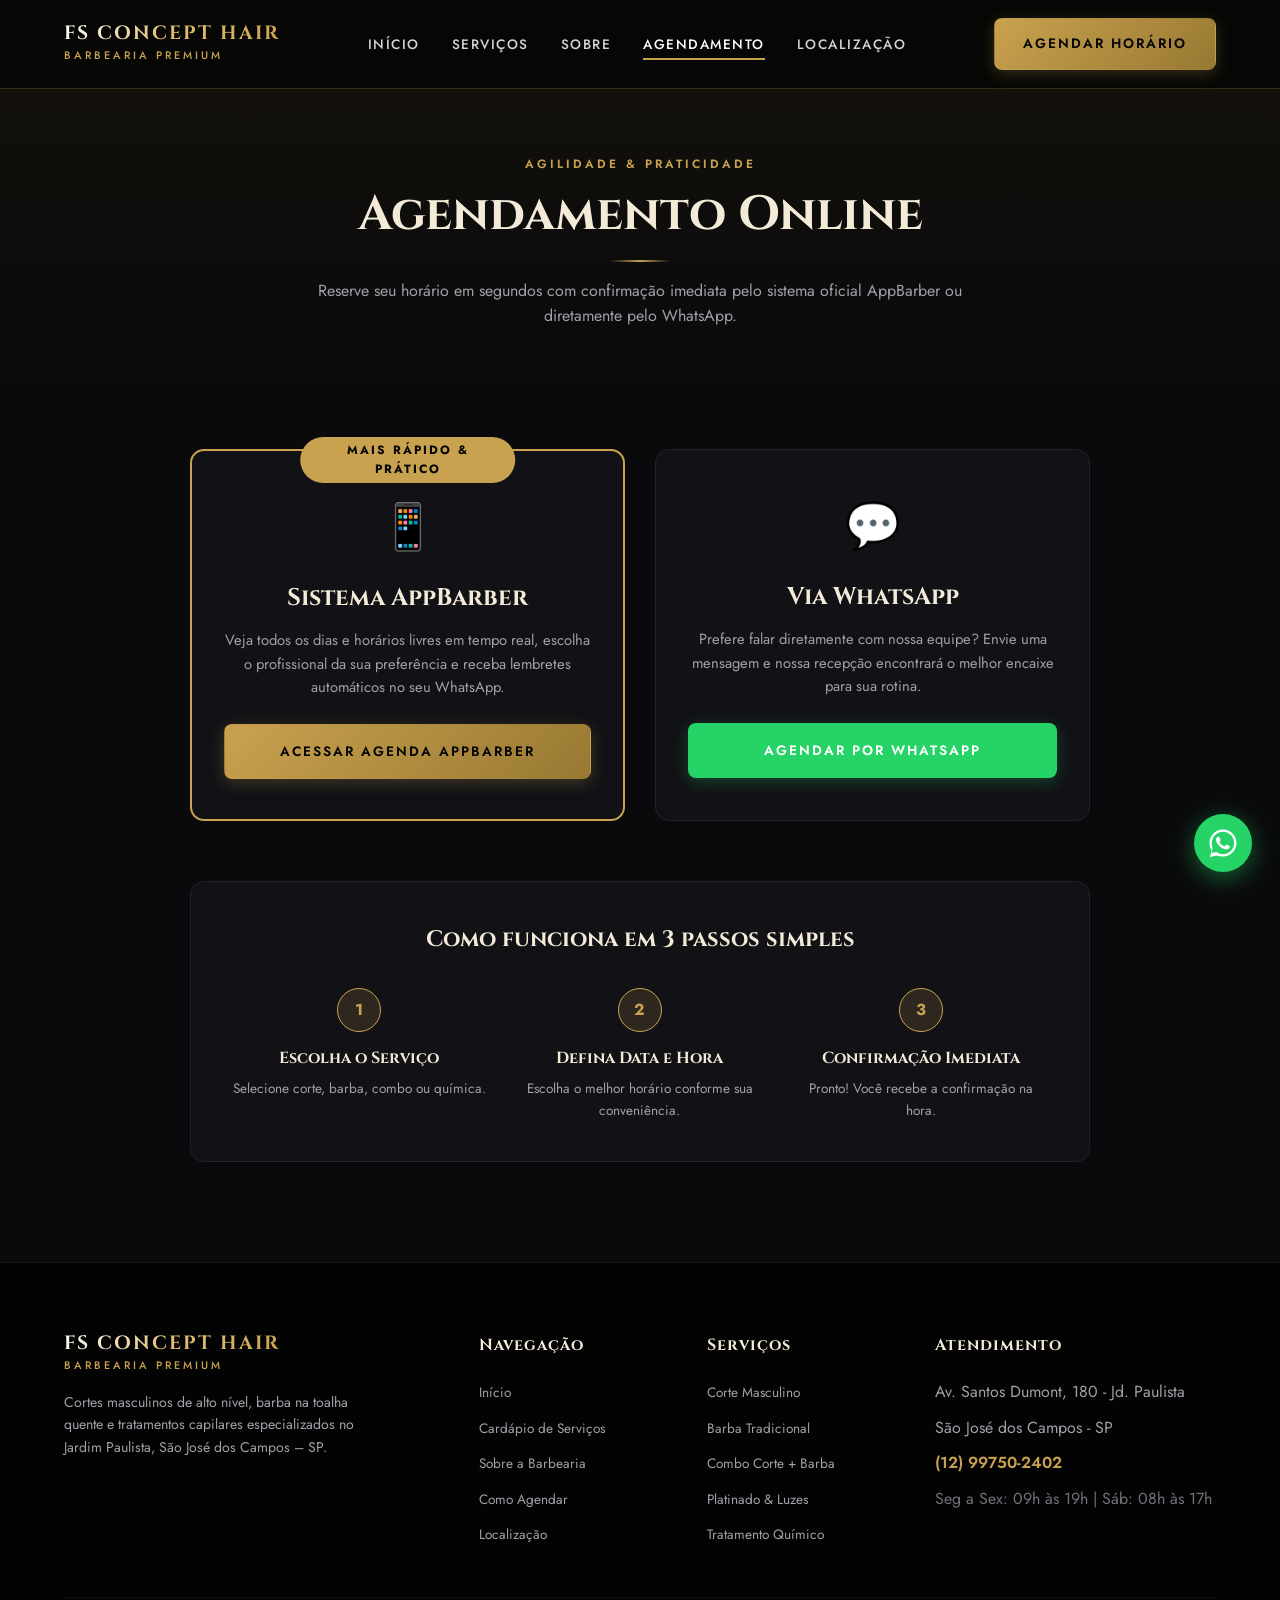
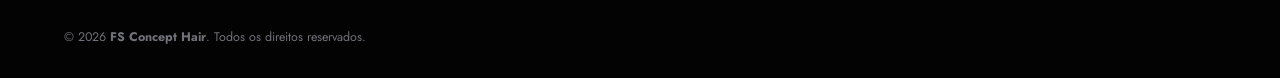
==== agendamento.html @ 88b995e3 "Add files via upload" ====
<!DOCTYPE html>
<html lang="pt-BR">
<head>
  <meta charset="UTF-8" />
  <meta name="viewport" content="width=device-width, initial-scale=1.0" />
  <title>Agendamento de Horário | FS Concept Hair - Barbearia SJC</title>
  <meta name="description" content="Agende seu horário na FS Concept Hair de forma rápida e prática pelo AppBarber ou WhatsApp. Barbearia premium no Jardim Paulista em São José dos Campos." />

  <!-- Google Fonts -->
  <link rel="preconnect" href="https://fonts.googleapis.com" />
  <link rel="preconnect" href="https://fonts.gstatic.com" crossorigin />
  <link href="https://fonts.googleapis.com/css2?family=Cinzel:wght@500;600;700;800&family=Cormorant+Garamond:ital,wght@0,400;0,600;1,400&family=Jost:wght@300;400;500;600&display=swap" rel="stylesheet" />

  <link rel="stylesheet" href="style.css" />
</head>
<body>

  <!-- HEADER -->
  <header class="nav scrolled">
    <div class="container nav-container">
      <a href="index.html" class="brand-logo">
        <img src="logo.png" alt="Logo FS Concept Hair" class="logo-img" onerror="this.style.display='none'" />
        <div class="brand-text">
          <span class="brand-name">FS CONCEPT HAIR</span>
          <span class="brand-sub">Barbearia Premium</span>
        </div>
      </a>

      <nav>
        <ul class="nav-menu">
          <li><a href="index.html" class="nav-link">Início</a></li>
          <li><a href="servicos.html" class="nav-link">Serviços</a></li>
          <li><a href="sobre.html" class="nav-link">Sobre</a></li>
          <li><a href="agendamento.html" class="nav-link active">Agendamento</a></li>
          <li><a href="index.html#contato" class="nav-link">Localização</a></li>
        </ul>
      </nav>

      <div class="nav-actions">
        <a href="https://sites.appbarber.com.br/fsconcepthair-b2eq" target="_blank" rel="noopener noreferrer" class="btn btn-primary">
          Agendar Horário
        </a>
        <button class="menu-toggle" id="menuToggle" aria-label="Abrir Menu">
          <svg width="24" height="24" viewBox="0 0 24 24" fill="none" stroke="currentColor" stroke-width="2">
            <line x1="3" y1="12" x2="21" y2="12"></line>
            <line x1="3" y1="6" x2="21" y2="6"></line>
            <line x1="3" y1="18" x2="21" y2="18"></line>
          </svg>
        </button>
      </div>
    </div>
  </header>

  <!-- MENU MOBILE -->
  <div class="mobile-nav" id="mobileNav">
    <ul>
      <li><a href="index.html">Início</a></li>
      <li><a href="servicos.html">Cardápio de Serviços</a></li>
      <li><a href="sobre.html">A Barbearia & Conceito</a></li>
      <li><a href="agendamento.html">Como Agendar</a></li>
      <li><a href="index.html#contato">Localização & Contato</a></li>
      <li style="margin-top: 10px;">
        <a href="https://sites.appbarber.com.br/fsconcepthair-b2eq" target="_blank" rel="noopener noreferrer" class="btn btn-primary" style="text-align: center;">
          Agendar no AppBarber
        </a>
      </li>
    </ul>
  </div>

  <!-- BANNER -->
  <div style="padding: 150px 0 60px; background: linear-gradient(180deg, rgba(201, 162, 79, 0.08) 0%, var(--bg-dark) 100%); text-align: center;">
    <div class="container">
      <span class="section-tag">Agilidade & Praticidade</span>
      <h1 class="section-title" style="font-size: 3rem;">Agendamento Online</h1>
      <div class="section-divider"></div>
      <p class="section-subtitle" style="max-width: 650px; margin: 0 auto;">
        Reserve seu horário em segundos com confirmação imediata pelo sistema oficial AppBarber ou diretamente pelo WhatsApp.
      </p>
    </div>
  </div>

  <!-- OPÇÕES DE AGENDAMENTO -->
  <section style="padding: 60px 0 100px; background: var(--bg-dark);">
    <div class="container">
      <div style="display: grid; grid-template-columns: repeat(auto-fit, minmax(320px, 1fr)); gap: 30px; max-width: 900px; margin: 0 auto 60px;">
        
        <!-- CARD 1: APPBARBER (RECOMENDADO) -->
        <div style="background: var(--bg-card); border: 2px solid var(--gold); border-radius: var(--radius-lg); padding: 40px 32px; text-align: center; position: relative;">
          <div style="position: absolute; top: -14px; left: 50%; transform: translateX(-50%); background: var(--gold); color: var(--black); font-size: 0.75rem; font-weight: 700; text-transform: uppercase; letter-spacing: 2px; padding: 4px 16px; border-radius: 50px;">
            Mais Rápido & Prático
          </div>
          <div style="font-size: 2.8rem; color: var(--gold); margin-bottom: 16px;">📱</div>
          <h3 style="font-family: var(--font-serif); font-size: 1.5rem; color: var(--cream); margin-bottom: 12px;">
            Sistema AppBarber
          </h3>
          <p style="color: var(--text); font-size: 0.92rem; line-height: 1.6; margin-bottom: 24px;">
            Veja todos os dias e horários livres em tempo real, escolha o profissional da sua preferência e receba lembretes automáticos no seu WhatsApp.
          </p>
          <a href="https://sites.appbarber.com.br/fsconcepthair-b2eq" target="_blank" rel="noopener noreferrer" class="btn btn-primary" style="width: 100%; padding: 16px;">
            Acessar Agenda AppBarber
          </a>
        </div>

        <!-- CARD 2: WHATSAPP -->
        <div style="background: var(--bg-card); border: 1px solid var(--border); border-radius: var(--radius-lg); padding: 40px 32px; text-align: center;">
          <div style="font-size: 2.8rem; color: var(--whatsapp); margin-bottom: 16px;">💬</div>
          <h3 style="font-family: var(--font-serif); font-size: 1.5rem; color: var(--cream); margin-bottom: 12px;">
            Via WhatsApp
          </h3>
          <p style="color: var(--text); font-size: 0.92rem; line-height: 1.6; margin-bottom: 24px;">
            Prefere falar diretamente com nossa equipe? Envie uma mensagem e nossa recepção encontrará o melhor encaixe para sua rotina.
          </p>
          <a href="https://wa.me/5512997502402?text=Ol%C3%A1!%20Gostaria%20de%20agendar%20um%20hor%C3%A1rio%20na%20FS%20Concept%20Hair." target="_blank" rel="noopener noreferrer" class="btn btn-whatsapp" style="width: 100%; padding: 16px;">
            Agendar por WhatsApp
          </a>
        </div>
      </div>

      <!-- PASSO A PASSO -->
      <div style="background: var(--bg-card); border: 1px solid var(--border); border-radius: var(--radius-lg); padding: 40px; max-width: 900px; margin: 0 auto;">
        <h3 style="font-family: var(--font-serif); font-size: 1.4rem; color: var(--cream); text-align: center; margin-bottom: 30px;">
          Como funciona em 3 passos simples
        </h3>
        <div style="display: grid; grid-template-columns: repeat(auto-fit, minmax(220px, 1fr)); gap: 24px; text-align: center;">
          <div>
            <div style="width: 44px; height: 44px; border-radius: 50%; background: rgba(201, 162, 79, 0.15); border: 1px solid var(--gold); color: var(--gold); display: flex; align-items: center; justify-content: center; margin: 0 auto 14px; font-weight: 700;">1</div>
            <h4 style="font-family: var(--font-serif); color: var(--cream); margin-bottom: 6px;">Escolha o Serviço</h4>
            <p style="font-size: 0.85rem; color: var(--text);">Selecione corte, barba, combo ou química.</p>
          </div>
          <div>
            <div style="width: 44px; height: 44px; border-radius: 50%; background: rgba(201, 162, 79, 0.15); border: 1px solid var(--gold); color: var(--gold); display: flex; align-items: center; justify-content: center; margin: 0 auto 14px; font-weight: 700;">2</div>
            <h4 style="font-family: var(--font-serif); color: var(--cream); margin-bottom: 6px;">Defina Data e Hora</h4>
            <p style="font-size: 0.85rem; color: var(--text);">Escolha o melhor horário conforme sua conveniência.</p>
          </div>
          <div>
            <div style="width: 44px; height: 44px; border-radius: 50%; background: rgba(201, 162, 79, 0.15); border: 1px solid var(--gold); color: var(--gold); display: flex; align-items: center; justify-content: center; margin: 0 auto 14px; font-weight: 700;">3</div>
            <h4 style="font-family: var(--font-serif); color: var(--cream); margin-bottom: 6px;">Confirmação Imediata</h4>
            <p style="font-size: 0.85rem; color: var(--text);">Pronto! Você recebe a confirmação na hora.</p>
          </div>
        </div>
      </div>

    </div>
  </section>

  <!-- RODAPÉ -->
  <footer class="footer">
    <div class="container">
      <div class="footer-grid">
        <div class="footer-brand">
          <a href="index.html" class="brand-logo" style="margin-bottom: 12px;">
            <img src="logo.png" alt="Logo FS Concept Hair" class="logo-img" onerror="this.style.display='none'" />
            <div class="brand-text">
              <span class="brand-name">FS CONCEPT HAIR</span>
              <span class="brand-sub">Barbearia Premium</span>
            </div>
          </a>
          <p>
            Cortes masculinos de alto nível, barba na toalha quente e tratamentos capilares especializados no Jardim Paulista, São José dos Campos – SP.
          </p>
        </div>

        <div class="footer-col">
          <h4>Navegação</h4>
          <ul>
            <li><a href="index.html">Início</a></li>
            <li><a href="servicos.html">Cardápio de Serviços</a></li>
            <li><a href="sobre.html">Sobre a Barbearia</a></li>
            <li><a href="agendamento.html">Como Agendar</a></li>
            <li><a href="index.html#contato">Localização</a></li>
          </ul>
        </div>

        <div class="footer-col">
          <h4>Serviços</h4>
          <ul>
            <li><a href="servicos.html">Corte Masculino</a></li>
            <li><a href="servicos.html">Barba Tradicional</a></li>
            <li><a href="servicos.html">Combo Corte + Barba</a></li>
            <li><a href="servicos.html">Platinado & Luzes</a></li>
            <li><a href="servicos.html">Tratamento Químico</a></li>
          </ul>
        </div>

        <div class="footer-col">
          <h4>Atendimento</h4>
          <ul>
            <li style="color: var(--text);">Av. Santos Dumont, 180 - Jd. Paulista</li>
            <li style="color: var(--text);">São José dos Campos - SP</li>
            <li style="color: var(--gold); font-weight: 600;">(12) 99750-2402</li>
            <li style="color: var(--text-dim);">Seg a Sex: 09h às 19h | Sáb: 08h às 17h</li>
          </ul>
        </div>
      </div>

      <div class="footer-bottom">
        <div>© 2026 <strong>FS Concept Hair</strong>. Todos os direitos reservados.</div>
      </div>
    </div>
  </footer>

  <!-- WHATSAPP FLOAT -->
  <a href="https://wa.me/5512997502402?text=Ol%C3%A1!%20Gostaria%20de%20tirar%20uma%20d%C3%BAvida%20sobre%20agendamentos." 
     class="whatsapp-float" 
     target="_blank" 
     rel="noopener noreferrer" 
     title="Fale conosco no WhatsApp"
     aria-label="Fale conosco no WhatsApp">
    <svg viewBox="0 0 32 32">
      <path d="M16 2.5C8.544 2.5 2.5 8.544 2.5 16c0 2.656.772 5.131 2.1 7.225L3 30l7.05-1.559A13.43 13.43 0 0 0 16 29.5c7.456 0 13.5-6.044 13.5-13.5S23.456 2.5 16 2.5zm0 24.647c-2.316 0-4.475-.716-6.262-1.938l-.447-.306-4.631 1.025 1.047-4.512-.338-.491A11.127 11.127 0 0 1 4.853 16c0-6.147 5-11.147 11.147-11.147s11.147 5 11.147 11.147-5 11.147-11.147 11.147zm6.116-8.353c-.334-.169-1.981-.978-2.288-1.091-.306-.112-.531-.169-.756.169-.225.338-.869 1.091-1.066 1.316-.197.225-.394.253-.728.084-2.025-.997-3.35-1.781-4.684-4.069-.35-.6.35-.556 1-1.856.112-.225.056-.422-.028-.591-.084-.169-.756-1.822-1.038-2.494-.275-.653-.556-.566-.756-.575-.194-.009-.422-.009-.647-.009s-.591.084-.9.422c-.309.338-1.181 1.153-1.181 2.812 0 1.659 1.209 3.262 1.378 3.488.169.225 2.378 3.631 5.762 5.094 2.181.944 3.031.966 4.106.806.719-.106 1.981-.809 2.262-1.591.281-.781.281-1.45.197-1.591-.084-.141-.309-.225-.644-.394z"/>
    </svg>
  </a>

  <script src="script.js"></script>
</body>
</html>
---- style.css ----
/* ==========================================================================
   FS CONCEPT HAIR | Barbearia Premium — Estilo Global
   Paleta: Preto Sofisticado, Dourado Nobre e Tons Creme
   Tipografia: Cinzel, Cormorant Garamond e Jost
   ========================================================================== */

:root {
  --black: #050505;
  --bg-dark: #0a0a0c;
  --bg-card: #121216;
  --bg-card-hover: #181820;
  --border: #22222a;
  --border-gold: rgba(201, 162, 79, 0.25);
  --border-gold-hover: rgba(201, 162, 79, 0.6);
  --gold: #c9a24f;
  --gold-light: #e0be72;
  --gold-dark: #987832;
  --gold-glow: rgba(201, 162, 79, 0.15);
  --cream: #f3ead8;
  --white: #ffffff;
  --text: #a0a0aa;
  --text-light: #d4d4d8;
  --text-dim: #71717a;
  --accent: #d97706;
  --whatsapp: #25D366;
  --whatsapp-hover: #1ebd5a;
  --radius: 8px;
  --radius-lg: 14px;
  --transition: all 0.3s cubic-bezier(0.16, 1, 0.3, 1);
  --font-serif: 'Cinzel', serif;
  --font-display: 'Cormorant Garamond', serif;
  --font-sans: 'Jost', sans-serif;
  --shadow-card: 0 10px 30px rgba(0, 0, 0, 0.5);
  --shadow-gold: 0 4px 20px rgba(201, 162, 79, 0.2);
}

*, *::before, *::after {
  box-sizing: border-box;
  margin: 0;
  padding: 0;
}

html {
  scroll-behavior: smooth;
  font-size: 16px;
  background-color: var(--black);
}

body {
  font-family: var(--font-sans);
  background-color: var(--black);
  color: var(--text-light);
  line-height: 1.6;
  overflow-x: hidden;
  -webkit-font-smoothing: antialiased;
}

a {
  color: inherit;
  text-decoration: none;
  transition: var(--transition);
}

img {
  max-width: 100%;
  height: auto;
  display: block;
}

.container {
  width: 100%;
  max-width: 1200px;
  margin: 0 auto;
  padding: 0 24px;
}

/* ── TIPOGRAFIA AUXILIAR ── */
.gold-gradient {
  background: linear-gradient(135deg, #ffffff 0%, var(--gold-light) 40%, var(--gold) 100%);
  -webkit-background-clip: text;
  -webkit-text-fill-color: transparent;
}

.gold-text {
  color: var(--gold);
}

/* ── BOTÕES PREMIUM ── */
.btn {
  display: inline-flex;
  align-items: center;
  justify-content: center;
  gap: 10px;
  padding: 14px 28px;
  font-family: var(--font-sans);
  font-size: 0.85rem;
  font-weight: 600;
  text-transform: uppercase;
  letter-spacing: 2px;
  border-radius: var(--radius);
  cursor: pointer;
  transition: var(--transition);
  border: 1px solid transparent;
  white-space: nowrap;
}

.btn-primary {
  background: linear-gradient(135deg, var(--gold) 0%, var(--gold-dark) 100%);
  color: var(--black);
  box-shadow: 0 4px 15px rgba(201, 162, 79, 0.25);
}

.btn-primary:hover {
  transform: translateY(-2px);
  box-shadow: 0 8px 25px rgba(201, 162, 79, 0.4);
  background: linear-gradient(135deg, var(--gold-light) 0%, var(--gold) 100%);
  color: #000;
}

.btn-outline {
  background: rgba(18, 18, 22, 0.6);
  border-color: var(--border-gold);
  color: var(--cream);
  backdrop-filter: blur(8px);
}

.btn-outline:hover {
  border-color: var(--gold);
  background: rgba(201, 162, 79, 0.1);
  color: var(--white);
  transform: translateY(-2px);
}

.btn-whatsapp {
  background: #25D366;
  color: #ffffff;
  box-shadow: 0 4px 15px rgba(37, 211, 102, 0.25);
}

.btn-whatsapp:hover {
  background: #1ebd5a;
  transform: translateY(-2px);
  box-shadow: 0 8px 25px rgba(37, 211, 102, 0.4);
}

/* ── HEADER / NAV ── */
.nav {
  position: fixed;
  top: 0;
  left: 0;
  width: 100%;
  z-index: 1000;
  padding: 18px 0;
  background: rgba(5, 5, 5, 0.85);
  backdrop-filter: blur(12px);
  -webkit-backdrop-filter: blur(12px);
  border-bottom: 1px solid var(--border-gold);
  transition: var(--transition);
}

.nav.scrolled {
  padding: 12px 0;
  background: rgba(5, 5, 5, 0.96);
  border-bottom: 1px solid var(--gold-glow);
  box-shadow: 0 4px 20px rgba(0, 0, 0, 0.8);
}

.nav-container {
  display: flex;
  justify-content: space-between;
  align-items: center;
}

.brand-logo {
  display: flex;
  align-items: center;
  gap: 14px;
  text-decoration: none;
}

.logo-img {
  height: 46px;
  width: auto;
  object-fit: contain;
  filter: drop-shadow(0 2px 8px rgba(201, 162, 79, 0.25));
}

.brand-text {
  display: flex;
  flex-direction: column;
}

.brand-name {
  font-family: var(--font-serif);
  font-size: 1.2rem;
  font-weight: 700;
  letter-spacing: 2px;
  line-height: 1.1;
  background: linear-gradient(135deg, #ffffff 0%, var(--gold-light) 50%, var(--gold) 100%);
  -webkit-background-clip: text;
  -webkit-text-fill-color: transparent;
}

.brand-sub {
  font-family: var(--font-sans);
  font-size: 0.68rem;
  text-transform: uppercase;
  letter-spacing: 3px;
  color: var(--gold);
  font-weight: 500;
  margin-top: 3px;
}

.nav-menu {
  display: flex;
  align-items: center;
  gap: 32px;
  list-style: none;
}

.nav-link {
  font-size: 0.85rem;
  text-transform: uppercase;
  letter-spacing: 1.5px;
  color: var(--text-light);
  font-weight: 500;
  position: relative;
  padding: 6px 0;
}

.nav-link::after {
  content: '';
  position: absolute;
  bottom: 0;
  left: 0;
  width: 0;
  height: 2px;
  background: var(--gold);
  transition: width 0.3s ease;
}

.nav-link:hover, .nav-link.active {
  color: var(--white);
}

.nav-link:hover::after, .nav-link.active::after {
  width: 100%;
}

.nav-actions {
  display: flex;
  align-items: center;
  gap: 16px;
}

.menu-toggle {
  display: none;
  background: transparent;
  border: 1px solid var(--border-gold);
  border-radius: var(--radius);
  color: var(--gold);
  padding: 8px 12px;
  cursor: pointer;
}

/* Mobile Drawer */
.mobile-nav {
  display: none;
  position: fixed;
  top: 72px;
  left: 0;
  width: 100%;
  background: rgba(10, 10, 12, 0.98);
  backdrop-filter: blur(16px);
  border-bottom: 1px solid var(--border-gold);
  padding: 24px;
  z-index: 999;
}

.mobile-nav.active {
  display: block;
}

.mobile-nav ul {
  list-style: none;
  display: flex;
  flex-direction: column;
  gap: 18px;
}

.mobile-nav a {
  font-size: 1rem;
  text-transform: uppercase;
  letter-spacing: 2px;
  color: var(--cream);
  display: block;
  padding: 8px 0;
  border-bottom: 1px solid rgba(255, 255, 255, 0.05);
}

/* ── HERO SECTION (MANTENDO A FACHADA PRESERVADA) ── */
.hero {
  position: relative;
  min-height: 100vh;
  display: flex;
  align-items: center;
  justify-content: center;
  padding: 140px 24px 80px;
  overflow: hidden;
  background-color: var(--black);
}

.hero-bg {
  position: absolute;
  top: 0;
  left: 0;
  width: 100%;
  height: 100%;
  background-size: cover;
  background-position: center;
  background-repeat: no-repeat;
  /* Preservação da fachada com iluminação dark premium */
  background-image: radial-gradient(circle at center, rgba(5, 5, 5, 0.45) 0%, rgba(5, 5, 5, 0.92) 100%),
                    url("fachada.jpg"), url("frente.jpg"), url("assets/fachada.jpg");
  filter: brightness(0.65) contrast(1.15);
  transform: scale(1.02);
  transition: transform 8s ease;
  z-index: 1;
}

.hero:hover .hero-bg {
  transform: scale(1.04);
}

.hero-overlay {
  position: absolute;
  inset: 0;
  background: linear-gradient(180deg, rgba(5, 5, 5, 0.7) 0%, rgba(5, 5, 5, 0.3) 50%, rgba(5, 5, 5, 0.95) 100%);
  z-index: 2;
}

.hero-content {
  position: relative;
  z-index: 3;
  max-width: 860px;
  text-align: center;
  margin: 0 auto;
}

.hero-badge {
  display: inline-flex;
  align-items: center;
  gap: 8px;
  padding: 6px 16px;
  background: rgba(201, 162, 79, 0.1);
  border: 1px solid var(--border-gold);
  border-radius: 50px;
  font-size: 0.75rem;
  letter-spacing: 2.5px;
  text-transform: uppercase;
  color: var(--gold);
  margin-bottom: 24px;
}

.hero-title {
  font-family: var(--font-serif);
  font-size: 3.2rem;
  line-height: 1.15;
  font-weight: 700;
  color: var(--cream);
  margin-bottom: 20px;
}

.hero-description {
  font-size: 1.15rem;
  color: var(--text-light);
  max-width: 680px;
  margin: 0 auto 36px;
  font-weight: 300;
}

.hero-actions {
  display: flex;
  justify-content: center;
  gap: 16px;
  flex-wrap: wrap;
  margin-bottom: 48px;
}

.hero-highlights {
  display: grid;
  grid-template-columns: repeat(3, 1fr);
  gap: 20px;
  margin-top: 40px;
  padding-top: 30px;
  border-top: 1px solid rgba(255, 255, 255, 0.08);
}

.highlight-item {
  text-align: center;
}

.highlight-title {
  font-family: var(--font-serif);
  font-size: 1.1rem;
  color: var(--gold);
  margin-bottom: 4px;
}

.highlight-desc {
  font-size: 0.8rem;
  color: var(--text);
  letter-spacing: 1px;
}

/* ── SEÇÃO TITULOS PADRÃO ── */
.section-header {
  text-align: center;
  max-width: 720px;
  margin: 0 auto 56px;
}

.section-tag {
  display: inline-block;
  font-size: 0.75rem;
  text-transform: uppercase;
  letter-spacing: 3px;
  color: var(--gold);
  font-weight: 600;
  margin-bottom: 12px;
}

.section-title {
  font-family: var(--font-serif);
  font-size: 2.4rem;
  color: var(--cream);
  line-height: 1.2;
  margin-bottom: 16px;
}

.section-divider {
  width: 60px;
  height: 2px;
  background: linear-gradient(90deg, transparent, var(--gold), transparent);
  margin: 0 auto 16px;
}

.section-subtitle {
  font-size: 1rem;
  color: var(--text);
}

/* ── SEÇÃO DE SERVIÇOS / CARDÁPIO ── */
.services-section {
  padding: 100px 0;
  background-color: var(--bg-dark);
  position: relative;
}

.services-filter {
  display: flex;
  justify-content: center;
  gap: 12px;
  margin-bottom: 44px;
  flex-wrap: wrap;
}

.filter-btn {
  background: var(--bg-card);
  border: 1px solid var(--border);
  color: var(--text-light);
  padding: 8px 18px;
  border-radius: 50px;
  font-size: 0.8rem;
  font-family: var(--font-sans);
  letter-spacing: 1px;
  cursor: pointer;
  transition: var(--transition);
}

.filter-btn.active, .filter-btn:hover {
  background: var(--gold-glow);
  border-color: var(--gold);
  color: var(--gold-light);
}

.services-grid {
  display: grid;
  grid-template-columns: repeat(auto-fit, minmax(320px, 1fr));
  gap: 24px;
}

.service-card {
  background: var(--bg-card);
  border: 1px solid var(--border);
  border-radius: var(--radius-lg);
  padding: 30px;
  position: relative;
  display: flex;
  flex-direction: column;
  justify-content: space-between;
  transition: var(--transition);
}

.service-card:hover {
  transform: translateY(-5px);
  border-color: var(--border-gold-hover);
  box-shadow: 0 12px 30px rgba(0, 0, 0, 0.6);
  background: var(--bg-card-hover);
}

.service-card.featured {
  border-color: var(--gold);
  background: linear-gradient(180deg, rgba(201, 162, 79, 0.08) 0%, var(--bg-card) 100%);
}

.service-badge {
  position: absolute;
  top: 18px;
  right: 18px;
  background: var(--gold);
  color: var(--black);
  font-size: 0.65rem;
  font-weight: 700;
  text-transform: uppercase;
  letter-spacing: 1.5px;
  padding: 4px 10px;
  border-radius: 50px;
}

.service-header {
  display: flex;
  justify-content: space-between;
  align-items: baseline;
  margin-bottom: 12px;
  gap: 12px;
}

.service-name {
  font-family: var(--font-serif);
  font-size: 1.25rem;
  color: var(--cream);
}

.service-price {
  font-family: var(--font-serif);
  font-size: 1.35rem;
  color: var(--gold);
  font-weight: 700;
  white-space: nowrap;
}

.service-meta {
  display: flex;
  align-items: center;
  gap: 14px;
  font-size: 0.78rem;
  color: var(--text-dim);
  margin-bottom: 14px;
}

.service-meta span {
  display: inline-flex;
  align-items: center;
  gap: 4px;
}

.service-desc {
  font-size: 0.9rem;
  color: var(--text);
  margin-bottom: 24px;
  line-height: 1.5;
}

.service-card-footer {
  margin-top: auto;
  display: flex;
  align-items: center;
  justify-content: space-between;
  padding-top: 18px;
  border-top: 1px solid rgba(255, 255, 255, 0.06);
}

.service-btn {
  width: 100%;
  padding: 10px 16px;
  font-size: 0.8rem;
}

/* ── SEÇÃO SOBRE / EXPERIÊNCIA ── */
.about-section {
  padding: 110px 0;
  background: var(--black);
  position: relative;
}

.about-grid {
  display: grid;
  grid-template-columns: 1fr 1fr;
  gap: 60px;
  align-items: center;
}

.about-experience-box {
  position: relative;
  background: var(--bg-card);
  border: 1px solid var(--border-gold);
  border-radius: var(--radius-lg);
  padding: 48px 36px;
  text-align: center;
  box-shadow: var(--shadow-card);
}

.about-experience-box::before {
  content: '';
  position: absolute;
  inset: -1px;
  border-radius: var(--radius-lg);
  background: linear-gradient(135deg, var(--gold-light), transparent 50%, var(--gold-dark));
  z-index: -1;
  opacity: 0.4;
}

.about-monogram {
  font-family: var(--font-serif);
  font-size: 3.5rem;
  font-weight: 800;
  color: var(--gold);
  letter-spacing: 4px;
  margin-bottom: 12px;
}

.about-box-tag {
  font-size: 0.75rem;
  text-transform: uppercase;
  letter-spacing: 3px;
  color: var(--cream);
  margin-bottom: 20px;
}

.about-box-stats {
  display: grid;
  grid-template-columns: repeat(3, 1fr);
  gap: 16px;
  padding-top: 24px;
  border-top: 1px solid rgba(255, 255, 255, 0.08);
}

.stat-num {
  font-family: var(--font-serif);
  font-size: 1.6rem;
  color: var(--gold-light);
  font-weight: 700;
}

.stat-label {
  font-size: 0.72rem;
  color: var(--text);
  text-transform: uppercase;
}

.about-text h2 {
  font-family: var(--font-serif);
  font-size: 2.2rem;
  color: var(--cream);
  line-height: 1.25;
  margin-bottom: 20px;
}

.about-text p {
  font-size: 1rem;
  color: var(--text-light);
  margin-bottom: 20px;
}

.about-features {
  display: grid;
  grid-template-columns: 1fr 1fr;
  gap: 20px;
  margin-top: 30px;
}

.feature-card {
  background: var(--bg-dark);
  border: 1px solid var(--border);
  border-radius: var(--radius);
  padding: 18px;
  transition: var(--transition);
}

.feature-card:hover {
  border-color: var(--gold);
  transform: translateY(-2px);
}

.feature-icon {
  font-size: 1.4rem;
  color: var(--gold);
  margin-bottom: 8px;
}

.feature-title {
  font-family: var(--font-serif);
  font-size: 0.95rem;
  color: var(--cream);
  margin-bottom: 4px;
}

.feature-desc {
  font-size: 0.8rem;
  color: var(--text);
}

/* ── SEÇÃO DE DEPOIMENTOS ── */
.testimonials-section {
  padding: 100px 0;
  background: var(--bg-dark);
}

.testimonials-grid {
  display: grid;
  grid-template-columns: repeat(auto-fit, minmax(300px, 1fr));
  gap: 24px;
}

.testimonial-card {
  background: var(--bg-card);
  border: 1px solid var(--border);
  border-radius: var(--radius-lg);
  padding: 28px;
  display: flex;
  flex-direction: column;
  justify-content: space-between;
}

.stars {
  color: var(--gold);
  font-size: 1.1rem;
  margin-bottom: 14px;
  letter-spacing: 3px;
}

.testimonial-quote {
  font-family: var(--font-display);
  font-size: 1.1rem;
  color: var(--cream);
  font-style: italic;
  margin-bottom: 20px;
  line-height: 1.5;
}

.testimonial-author {
  display: flex;
  align-items: center;
  gap: 12px;
  margin-top: auto;
}

.author-avatar {
  width: 42px;
  height: 42px;
  border-radius: 50%;
  background: var(--bg-card-hover);
  border: 1px solid var(--gold);
  display: flex;
  align-items: center;
  justify-content: center;
  font-family: var(--font-serif);
  font-weight: 700;
  color: var(--gold);
  font-size: 0.9rem;
}

.author-name {
  font-weight: 600;
  color: var(--white);
  font-size: 0.9rem;
}

.author-sub {
  font-size: 0.75rem;
  color: var(--text-dim);
}

/* ── LOCALIZAÇÃO & HORÁRIOS ── */
.location-section {
  padding: 100px 0;
  background: var(--black);
}

.location-grid {
  display: grid;
  grid-template-columns: repeat(auto-fit, minmax(300px, 1fr));
  gap: 24px;
}

.info-card {
  background: var(--bg-card);
  border: 1px solid var(--border);
  border-radius: var(--radius-lg);
  padding: 32px;
  text-align: center;
  transition: var(--transition);
}

.info-card:hover {
  border-color: var(--border-gold-hover);
  transform: translateY(-3px);
}

.info-icon {
  width: 52px;
  height: 52px;
  border-radius: 50%;
  background: rgba(201, 162, 79, 0.1);
  border: 1px solid var(--border-gold);
  display: flex;
  align-items: center;
  justify-content: center;
  margin: 0 auto 18px;
  color: var(--gold);
  font-size: 1.3rem;
}

.info-card h3 {
  font-family: var(--font-serif);
  font-size: 1.25rem;
  color: var(--cream);
  margin-bottom: 14px;
}

.hours-table {
  width: 100%;
  margin: 16px 0;
  border-collapse: collapse;
}

.hours-table td {
  padding: 8px 6px;
  font-size: 0.9rem;
  border-bottom: 1px solid rgba(255, 255, 255, 0.05);
  color: var(--text-light);
}

.hours-table tr:last-child td {
  border-bottom: none;
}

/* ── FAQ ACCORDION ── */
.faq-section {
  padding: 100px 0;
  background: var(--bg-dark);
}

.faq-list {
  max-width: 800px;
  margin: 0 auto;
  display: flex;
  flex-direction: column;
  gap: 14px;
}

.faq-item {
  background: var(--bg-card);
  border: 1px solid var(--border);
  border-radius: var(--radius);
  overflow: hidden;
  transition: var(--transition);
}

.faq-item.active {
  border-color: var(--border-gold-hover);
}

.faq-question {
  padding: 20px 24px;
  cursor: pointer;
  display: flex;
  justify-content: space-between;
  align-items: center;
  font-family: var(--font-serif);
  font-size: 1.05rem;
  color: var(--cream);
  user-select: none;
}

.faq-icon {
  color: var(--gold);
  font-size: 1.2rem;
  transition: transform 0.3s ease;
}

.faq-item.active .faq-icon {
  transform: rotate(45deg);
}

.faq-answer {
  max-height: 0;
  overflow: hidden;
  transition: max-height 0.35s cubic-bezier(0, 1, 0, 1);
  padding: 0 24px;
  color: var(--text);
  font-size: 0.92rem;
  line-height: 1.6;
}

.faq-item.active .faq-answer {
  max-height: 500px;
  padding-bottom: 20px;
}

/* ── CTA FINAL ── */
.cta-banner {
  padding: 90px 0;
  background: linear-gradient(180deg, var(--black) 0%, rgba(201, 162, 79, 0.05) 50%, var(--black) 100%);
  border-top: 1px solid var(--border-gold);
  border-bottom: 1px solid var(--border-gold);
  text-align: center;
}

.cta-banner h2 {
  font-family: var(--font-serif);
  font-size: 2.5rem;
  color: var(--cream);
  margin-bottom: 16px;
}

.cta-banner p {
  color: var(--text-light);
  max-width: 600px;
  margin: 0 auto 32px;
  font-size: 1.05rem;
}

/* ── RODAPÉ ── */
.footer {
  background: #030303;
  padding: 70px 0 30px;
  border-top: 1px solid rgba(255, 255, 255, 0.06);
}

.footer-grid {
  display: grid;
  grid-template-columns: 2fr 1fr 1fr 1.5fr;
  gap: 40px;
  margin-bottom: 50px;
}

.footer-brand p {
  font-size: 0.88rem;
  color: var(--text);
  margin-top: 16px;
  max-width: 320px;
}

.footer-col h4 {
  font-family: var(--font-serif);
  font-size: 1rem;
  color: var(--cream);
  margin-bottom: 20px;
  letter-spacing: 1px;
}

.footer-col ul {
  list-style: none;
  display: flex;
  flex-direction: column;
  gap: 10px;
}

.footer-col a {
  font-size: 0.85rem;
  color: var(--text);
}

.footer-col a:hover {
  color: var(--gold);
}

.footer-bottom {
  padding-top: 30px;
  border-top: 1px solid rgba(255, 255, 255, 0.05);
  display: flex;
  justify-content: space-between;
  align-items: center;
  font-size: 0.78rem;
  color: var(--text-dim);
  flex-wrap: wrap;
  gap: 16px;
}

/* ── WHATSAPP FLUTUANTE ── */
.whatsapp-float {
  position: fixed;
  bottom: 28px;
  right: 28px;
  width: 58px;
  height: 58px;
  border-radius: 50%;
  background: var(--whatsapp);
  color: #fff;
  display: flex;
  align-items: center;
  justify-content: center;
  box-shadow: 0 6px 25px rgba(37, 211, 102, 0.45);
  z-index: 1000;
  transition: var(--transition);
}

.whatsapp-float:hover {
  transform: scale(1.1);
  background: var(--whatsapp-hover);
  box-shadow: 0 8px 30px rgba(37, 211, 102, 0.6);
}

.whatsapp-float svg {
  width: 32px;
  height: 32px;
  fill: currentColor;
}

/* ── RESPONSIVIDADE ── */
@media (max-width: 992px) {
  .hero-title { font-size: 2.6rem; }
  .about-grid { grid-template-columns: 1fr; gap: 40px; }
  .footer-grid { grid-template-columns: 1fr 1fr; gap: 30px; }
}

@media (max-width: 768px) {
  .nav-menu, .nav-actions .btn { display: none; }
  .menu-toggle { display: block; }
  .hero-title { font-size: 2.1rem; }
  .hero-description { font-size: 1rem; }
  .hero-highlights { grid-template-columns: 1fr; gap: 16px; }
  .section-title { font-size: 1.9rem; }
  .footer-grid { grid-template-columns: 1fr; }
  .footer-bottom { flex-direction: column; text-align: center; }
}
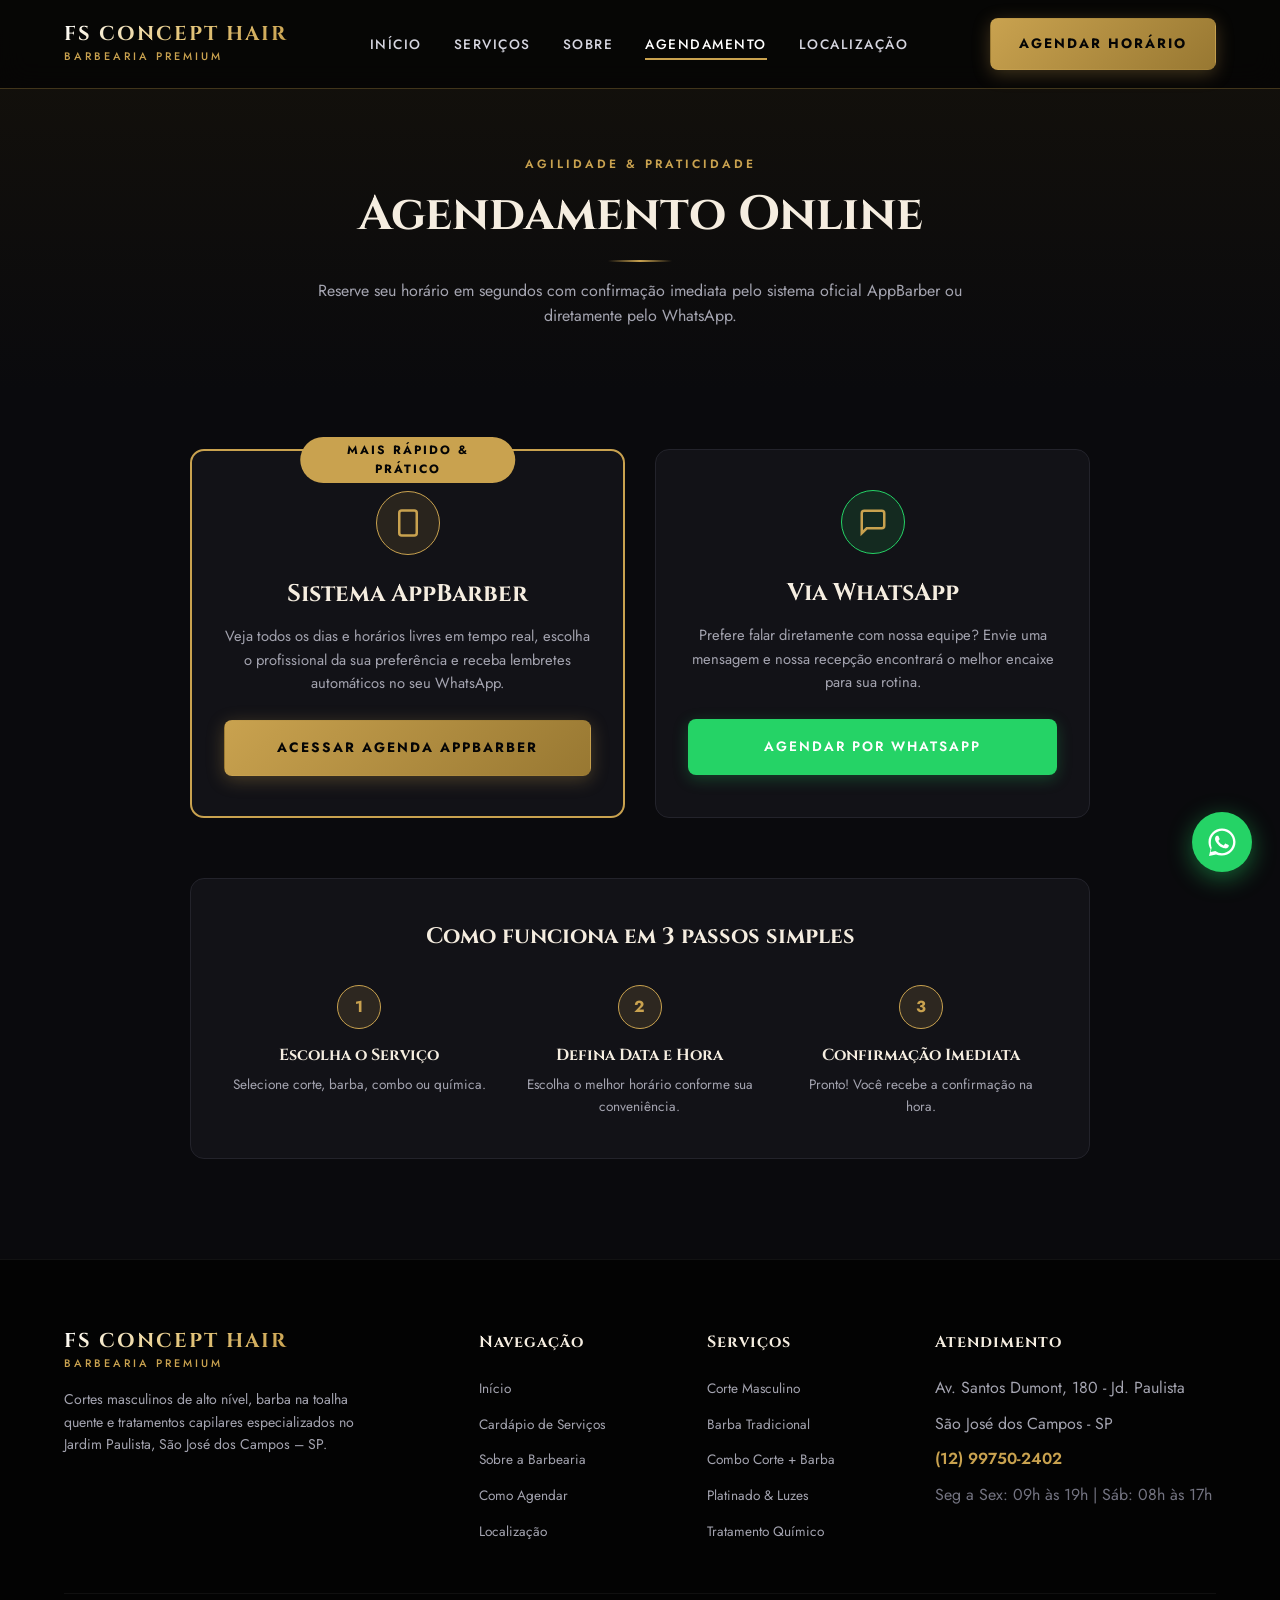
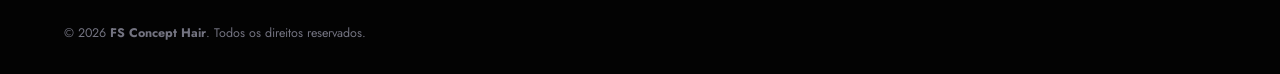
==== commit 6afcd095: "Add files via upload" ====
--- a/agendamento.html
+++ b/agendamento.html
@@ -89,7 +89,7 @@
           <div style="position: absolute; top: -14px; left: 50%; transform: translateX(-50%); background: var(--gold); color: var(--black); font-size: 0.75rem; font-weight: 700; text-transform: uppercase; letter-spacing: 2px; padding: 4px 16px; border-radius: 50px;">
             Mais Rápido & Prático
           </div>
-          <div style="font-size: 2.8rem; color: var(--gold); margin-bottom: 16px;">📱</div>
+          <div style="width: 64px; height: 64px; border-radius: 50%; background: rgba(201, 162, 79, 0.12); border: 1px solid var(--gold); display: flex; align-items: center; justify-content: center; margin: 0 auto 20px;"><svg class="icon-svg" viewBox="0 0 24 24" width="30" height="30" fill="none" stroke="var(--gold)" stroke-width="2"><rect x="5" y="2" width="14" height="20" rx="2" ry="2"></rect><line x1="12" y1="18" x2="12.01" y2="18"></line></svg></div>
           <h3 style="font-family: var(--font-serif); font-size: 1.5rem; color: var(--cream); margin-bottom: 12px;">
             Sistema AppBarber
           </h3>
@@ -103,7 +103,7 @@
 
         <!-- CARD 2: WHATSAPP -->
         <div style="background: var(--bg-card); border: 1px solid var(--border); border-radius: var(--radius-lg); padding: 40px 32px; text-align: center;">
-          <div style="font-size: 2.8rem; color: var(--whatsapp); margin-bottom: 16px;">💬</div>
+          <div style="width: 64px; height: 64px; border-radius: 50%; background: rgba(37, 211, 102, 0.12); border: 1px solid var(--whatsapp); display: flex; align-items: center; justify-content: center; margin: 0 auto 20px;"><svg class="icon-svg" viewBox="0 0 24 24" width="30" height="30" fill="none" stroke="var(--whatsapp)" stroke-width="2"><path d="M21 15a2 2 0 0 1-2 2H7l-4 4V5a2 2 0 0 1 2-2h14a2 2 0 0 1 2 2z"></path></svg></div>
           <h3 style="font-family: var(--font-serif); font-size: 1.5rem; color: var(--cream); margin-bottom: 12px;">
             Via WhatsApp
           </h3>
--- a/style.css
+++ b/style.css
@@ -1,26 +1,26 @@
 /* ==========================================================================
-   FS CONCEPT HAIR | Barbearia Premium — Estilo Global
-   Paleta: Preto Sofisticado, Dourado Nobre e Tons Creme
+   FS CONCEPT HAIR | Barbearia Premium — Estilo Global & Alto Impacto
+   Paleta: Preto Nobre, Dourado Metálico e Tons Creme
    Tipografia: Cinzel, Cormorant Garamond e Jost
    ========================================================================== */
 
 :root {
   --black: #050505;
-  --bg-dark: #0a0a0c;
-  --bg-card: #121216;
-  --bg-card-hover: #181820;
-  --border: #22222a;
-  --border-gold: rgba(201, 162, 79, 0.25);
-  --border-gold-hover: rgba(201, 162, 79, 0.6);
+  --bg-dark: #0a0a0d;
+  --bg-card: #121217;
+  --bg-card-hover: #171720;
+  --border: #23232b;
+  --border-gold: rgba(201, 162, 79, 0.3);
+  --border-gold-hover: rgba(201, 162, 79, 0.7);
   --gold: #c9a24f;
-  --gold-light: #e0be72;
+  --gold-light: #e6c87f;
   --gold-dark: #987832;
-  --gold-glow: rgba(201, 162, 79, 0.15);
-  --cream: #f3ead8;
+  --gold-glow: rgba(201, 162, 79, 0.18);
+  --cream: #f5ede0;
   --white: #ffffff;
-  --text: #a0a0aa;
-  --text-light: #d4d4d8;
-  --text-dim: #71717a;
+  --text: #a4a4b0;
+  --text-light: #d6d6e0;
+  --text-dim: #737380;
   --accent: #d97706;
   --whatsapp: #25D366;
   --whatsapp-hover: #1ebd5a;
@@ -30,8 +30,8 @@
   --font-serif: 'Cinzel', serif;
   --font-display: 'Cormorant Garamond', serif;
   --font-sans: 'Jost', sans-serif;
-  --shadow-card: 0 10px 30px rgba(0, 0, 0, 0.5);
-  --shadow-gold: 0 4px 20px rgba(201, 162, 79, 0.2);
+  --shadow-card: 0 12px 35px rgba(0, 0, 0, 0.6);
+  --shadow-gold: 0 6px 25px rgba(201, 162, 79, 0.25);
 }
 
 *, *::before, *::after {
@@ -72,6 +72,21 @@
   max-width: 1200px;
   margin: 0 auto;
   padding: 0 24px;
+}
+
+/* ── ÍCONES SVG METÁLICOS ── */
+.icon-svg {
+  display: inline-block;
+  vertical-align: middle;
+  stroke: var(--gold);
+  fill: none;
+  flex-shrink: 0;
+  transition: var(--transition);
+}
+
+.icon-svg.filled {
+  fill: var(--gold);
+  stroke: none;
 }
 
 /* ── TIPOGRAFIA AUXILIAR ── */
@@ -107,18 +122,19 @@
 .btn-primary {
   background: linear-gradient(135deg, var(--gold) 0%, var(--gold-dark) 100%);
   color: var(--black);
-  box-shadow: 0 4px 15px rgba(201, 162, 79, 0.25);
+  box-shadow: 0 4px 18px rgba(201, 162, 79, 0.3);
+  font-weight: 700;
 }
 
 .btn-primary:hover {
   transform: translateY(-2px);
-  box-shadow: 0 8px 25px rgba(201, 162, 79, 0.4);
+  box-shadow: 0 8px 30px rgba(201, 162, 79, 0.5);
   background: linear-gradient(135deg, var(--gold-light) 0%, var(--gold) 100%);
   color: #000;
 }
 
 .btn-outline {
-  background: rgba(18, 18, 22, 0.6);
+  background: rgba(18, 18, 23, 0.7);
   border-color: var(--border-gold);
   color: var(--cream);
   backdrop-filter: blur(8px);
@@ -126,7 +142,7 @@
 
 .btn-outline:hover {
   border-color: var(--gold);
-  background: rgba(201, 162, 79, 0.1);
+  background: rgba(201, 162, 79, 0.12);
   color: var(--white);
   transform: translateY(-2px);
 }
@@ -135,12 +151,13 @@
   background: #25D366;
   color: #ffffff;
   box-shadow: 0 4px 15px rgba(37, 211, 102, 0.25);
+  font-weight: 600;
 }
 
 .btn-whatsapp:hover {
   background: #1ebd5a;
   transform: translateY(-2px);
-  box-shadow: 0 8px 25px rgba(37, 211, 102, 0.4);
+  box-shadow: 0 8px 25px rgba(37, 211, 102, 0.45);
 }
 
 /* ── HEADER / NAV ── */
@@ -151,18 +168,18 @@
   width: 100%;
   z-index: 1000;
   padding: 18px 0;
-  background: rgba(5, 5, 5, 0.85);
-  backdrop-filter: blur(12px);
-  -webkit-backdrop-filter: blur(12px);
+  background: rgba(5, 5, 5, 0.88);
+  backdrop-filter: blur(14px);
+  -webkit-backdrop-filter: blur(14px);
   border-bottom: 1px solid var(--border-gold);
   transition: var(--transition);
 }
 
 .nav.scrolled {
   padding: 12px 0;
-  background: rgba(5, 5, 5, 0.96);
-  border-bottom: 1px solid var(--gold-glow);
-  box-shadow: 0 4px 20px rgba(0, 0, 0, 0.8);
+  background: rgba(5, 5, 5, 0.98);
+  border-bottom: 1px solid rgba(201, 162, 79, 0.4);
+  box-shadow: 0 4px 25px rgba(0, 0, 0, 0.85);
 }
 
 .nav-container {
@@ -182,7 +199,7 @@
   height: 46px;
   width: auto;
   object-fit: contain;
-  filter: drop-shadow(0 2px 8px rgba(201, 162, 79, 0.25));
+  filter: drop-shadow(0 2px 8px rgba(201, 162, 79, 0.3));
 }
 
 .brand-text {
@@ -192,7 +209,7 @@
 
 .brand-name {
   font-family: var(--font-serif);
-  font-size: 1.2rem;
+  font-size: 1.25rem;
   font-weight: 700;
   letter-spacing: 2px;
   line-height: 1.1;
@@ -270,7 +287,7 @@
   top: 72px;
   left: 0;
   width: 100%;
-  background: rgba(10, 10, 12, 0.98);
+  background: rgba(10, 10, 14, 0.98);
   backdrop-filter: blur(16px);
   border-bottom: 1px solid var(--border-gold);
   padding: 24px;
@@ -298,119 +315,192 @@
   border-bottom: 1px solid rgba(255, 255, 255, 0.05);
 }
 
-/* ── HERO SECTION (MANTENDO A FACHADA PRESERVADA) ── */
+/* ==========================================================================
+   HERO SECTION — REINVENTADA COM ALTO IMPACTO VISUAL
+   Preservando a Fachada e a Logo com Iluminação e Profundidade de Lounge
+   ========================================================================== */
 .hero {
   position: relative;
   min-height: 100vh;
   display: flex;
   align-items: center;
   justify-content: center;
-  padding: 140px 24px 80px;
+  padding: 150px 24px 90px;
   overflow: hidden;
-  background-color: var(--black);
-}
-
+  background: #050505;
+}
+
+/* Fundo da Fachada com iluminação de cinema e fallback de alto impacto */
 .hero-bg {
   position: absolute;
-  top: 0;
-  left: 0;
-  width: 100%;
-  height: 100%;
+  inset: 0;
   background-size: cover;
   background-position: center;
   background-repeat: no-repeat;
-  /* Preservação da fachada com iluminação dark premium */
-  background-image: radial-gradient(circle at center, rgba(5, 5, 5, 0.45) 0%, rgba(5, 5, 5, 0.92) 100%),
-                    url("fachada.jpg"), url("frente.jpg"), url("assets/fachada.jpg");
-  filter: brightness(0.65) contrast(1.15);
+  /* Camadas: Iluminação radial dourada + textura elegante + imagem da fachada */
+  background-image: 
+    radial-gradient(circle at 50% 35%, rgba(201, 162, 79, 0.22) 0%, rgba(5, 5, 5, 0.94) 80%),
+    linear-gradient(rgba(201, 162, 79, 0.04) 1px, transparent 1px),
+    linear-gradient(90deg, rgba(201, 162, 79, 0.04) 1px, transparent 1px),
+    url("fachada.jpg"), 
+    url("frente.jpg"), 
+    url("assets/fachada.jpg");
+  background-size: cover, 60px 60px, 60px 60px, cover, cover, cover;
+  filter: brightness(0.68) contrast(1.18);
   transform: scale(1.02);
-  transition: transform 8s ease;
+  transition: transform 9s ease;
   z-index: 1;
 }
 
 .hero:hover .hero-bg {
-  transform: scale(1.04);
+  transform: scale(1.05);
 }
 
 .hero-overlay {
   position: absolute;
   inset: 0;
-  background: linear-gradient(180deg, rgba(5, 5, 5, 0.7) 0%, rgba(5, 5, 5, 0.3) 50%, rgba(5, 5, 5, 0.95) 100%);
+  background: radial-gradient(circle at center, transparent 0%, rgba(5, 5, 5, 0.8) 70%, #050505 100%);
   z-index: 2;
+  pointer-events: none;
+}
+
+/* Feixes de luz ambiente dourada */
+.hero-glow-accent {
+  position: absolute;
+  top: 15%;
+  left: 50%;
+  transform: translateX(-50%);
+  width: 600px;
+  height: 400px;
+  background: radial-gradient(circle, rgba(201, 162, 79, 0.18) 0%, transparent 70%);
+  filter: blur(80px);
+  z-index: 2;
+  pointer-events: none;
 }
 
 .hero-content {
   position: relative;
   z-index: 3;
-  max-width: 860px;
+  max-width: 920px;
   text-align: center;
   margin: 0 auto;
 }
 
+/* Badge nobre superior */
 .hero-badge {
   display: inline-flex;
   align-items: center;
-  gap: 8px;
-  padding: 6px 16px;
-  background: rgba(201, 162, 79, 0.1);
+  gap: 10px;
+  padding: 8px 20px;
+  background: rgba(18, 18, 23, 0.85);
   border: 1px solid var(--border-gold);
   border-radius: 50px;
-  font-size: 0.75rem;
-  letter-spacing: 2.5px;
+  font-size: 0.76rem;
+  letter-spacing: 2.8px;
   text-transform: uppercase;
-  color: var(--gold);
-  margin-bottom: 24px;
+  color: var(--gold-light);
+  margin-bottom: 28px;
+  box-shadow: 0 4px 20px rgba(0, 0, 0, 0.6), inset 0 0 12px rgba(201, 162, 79, 0.1);
 }
 
 .hero-title {
   font-family: var(--font-serif);
-  font-size: 3.2rem;
-  line-height: 1.15;
+  font-size: 3.6rem;
+  line-height: 1.12;
   font-weight: 700;
   color: var(--cream);
-  margin-bottom: 20px;
+  margin-bottom: 22px;
+  letter-spacing: 1px;
+  text-shadow: 0 4px 30px rgba(0, 0, 0, 0.8);
 }
 
 .hero-description {
-  font-size: 1.15rem;
+  font-size: 1.18rem;
   color: var(--text-light);
-  max-width: 680px;
-  margin: 0 auto 36px;
+  max-width: 720px;
+  margin: 0 auto 38px;
   font-weight: 300;
+  line-height: 1.7;
 }
 
 .hero-actions {
   display: flex;
   justify-content: center;
-  gap: 16px;
+  gap: 18px;
   flex-wrap: wrap;
   margin-bottom: 48px;
 }
 
-.hero-highlights {
+.hero-btn-primary {
+  padding: 16px 36px;
+  font-size: 0.9rem;
+  letter-spacing: 2.5px;
+}
+
+.hero-btn-outline {
+  padding: 16px 32px;
+  font-size: 0.9rem;
+  letter-spacing: 2px;
+}
+
+/* ── TRUST BAR / CARD FLUTUANTE DE EXPERIÊNCIA DO HERO ── */
+.hero-trust-bar {
   display: grid;
-  grid-template-columns: repeat(3, 1fr);
-  gap: 20px;
-  margin-top: 40px;
-  padding-top: 30px;
-  border-top: 1px solid rgba(255, 255, 255, 0.08);
-}
-
-.highlight-item {
+  grid-template-columns: repeat(4, 1fr);
+  gap: 16px;
+  background: rgba(18, 18, 23, 0.75);
+  border: 1px solid var(--border-gold);
+  border-radius: var(--radius-lg);
+  padding: 24px;
+  backdrop-filter: blur(16px);
+  -webkit-backdrop-filter: blur(16px);
+  box-shadow: 0 16px 40px rgba(0, 0, 0, 0.7), inset 0 1px 0 rgba(255, 255, 255, 0.08);
+  margin-top: 20px;
+}
+
+.trust-item {
+  display: flex;
+  flex-direction: column;
+  align-items: center;
   text-align: center;
-}
-
-.highlight-title {
-  font-family: var(--font-serif);
-  font-size: 1.1rem;
-  color: var(--gold);
-  margin-bottom: 4px;
-}
-
-.highlight-desc {
-  font-size: 0.8rem;
+  padding: 6px 12px;
+  position: relative;
+}
+
+.trust-item:not(:last-child)::after {
+  content: '';
+  position: absolute;
+  right: -8px;
+  top: 15%;
+  height: 70%;
+  width: 1px;
+  background: linear-gradient(180deg, transparent, rgba(201, 162, 79, 0.25), transparent);
+}
+
+.trust-icon-box {
+  width: 40px;
+  height: 40px;
+  border-radius: 50%;
+  background: rgba(201, 162, 79, 0.1);
+  border: 1px solid rgba(201, 162, 79, 0.3);
+  display: flex;
+  align-items: center;
+  justify-content: center;
+  margin-bottom: 10px;
+}
+
+.trust-title {
+  font-family: var(--font-serif);
+  font-size: 1rem;
+  color: var(--cream);
+  font-weight: 600;
+  margin-bottom: 3px;
+}
+
+.trust-desc {
+  font-size: 0.78rem;
   color: var(--text);
-  letter-spacing: 1px;
+  letter-spacing: 0.8px;
 }
 
 /* ── SEÇÃO TITULOS PADRÃO ── */
@@ -421,7 +511,9 @@
 }
 
 .section-tag {
-  display: inline-block;
+  display: inline-flex;
+  align-items: center;
+  gap: 8px;
   font-size: 0.75rem;
   text-transform: uppercase;
   letter-spacing: 3px;
@@ -432,14 +524,14 @@
 
 .section-title {
   font-family: var(--font-serif);
-  font-size: 2.4rem;
+  font-size: 2.5rem;
   color: var(--cream);
   line-height: 1.2;
   margin-bottom: 16px;
 }
 
 .section-divider {
-  width: 60px;
+  width: 64px;
   height: 2px;
   background: linear-gradient(90deg, transparent, var(--gold), transparent);
   margin: 0 auto 16px;
@@ -450,9 +542,11 @@
   color: var(--text);
 }
 
-/* ── SEÇÃO DE SERVIÇOS / CARDÁPIO ── */
+/* ==========================================================================
+   SEÇÃO DE SERVIÇOS / CARDÁPIO — COM CORREÇÃO TOTAL DO OVERLAP
+   ========================================================================== */
 .services-section {
-  padding: 100px 0;
+  padding: 110px 0;
   background-color: var(--bg-dark);
   position: relative;
 }
@@ -461,7 +555,7 @@
   display: flex;
   justify-content: center;
   gap: 12px;
-  margin-bottom: 44px;
+  margin-bottom: 48px;
   flex-wrap: wrap;
 }
 
@@ -469,11 +563,11 @@
   background: var(--bg-card);
   border: 1px solid var(--border);
   color: var(--text-light);
-  padding: 8px 18px;
+  padding: 10px 22px;
   border-radius: 50px;
-  font-size: 0.8rem;
+  font-size: 0.82rem;
   font-family: var(--font-sans);
-  letter-spacing: 1px;
+  letter-spacing: 1.5px;
   cursor: pointer;
   transition: var(--transition);
 }
@@ -482,114 +576,142 @@
   background: var(--gold-glow);
   border-color: var(--gold);
   color: var(--gold-light);
+  box-shadow: 0 4px 15px rgba(201, 162, 79, 0.2);
 }
 
 .services-grid {
   display: grid;
-  grid-template-columns: repeat(auto-fit, minmax(320px, 1fr));
-  gap: 24px;
-}
-
+  grid-template-columns: repeat(auto-fit, minmax(330px, 1fr));
+  gap: 28px;
+}
+
+/* Card de serviço com arquitetura vertical à prova de colisões */
 .service-card {
   background: var(--bg-card);
   border: 1px solid var(--border);
   border-radius: var(--radius-lg);
-  padding: 30px;
+  padding: 28px 26px;
   position: relative;
   display: flex;
   flex-direction: column;
   justify-content: space-between;
   transition: var(--transition);
+  overflow: hidden;
 }
 
 .service-card:hover {
-  transform: translateY(-5px);
+  transform: translateY(-6px);
   border-color: var(--border-gold-hover);
-  box-shadow: 0 12px 30px rgba(0, 0, 0, 0.6);
+  box-shadow: 0 16px 36px rgba(0, 0, 0, 0.7);
   background: var(--bg-card-hover);
 }
 
 .service-card.featured {
   border-color: var(--gold);
-  background: linear-gradient(180deg, rgba(201, 162, 79, 0.08) 0%, var(--bg-card) 100%);
+  background: linear-gradient(180deg, rgba(201, 162, 79, 0.1) 0%, var(--bg-card) 100%);
+  box-shadow: 0 8px 30px rgba(201, 162, 79, 0.15);
+}
+
+/* Barra superior de tag para evitar colisão com o preço */
+.service-tag-bar {
+  min-height: 28px;
+  margin-bottom: 14px;
+  display: flex;
+  align-items: center;
+  justify-content: flex-start;
 }
 
 .service-badge {
-  position: absolute;
-  top: 18px;
-  right: 18px;
-  background: var(--gold);
+  display: inline-flex;
+  align-items: center;
+  gap: 6px;
+  background: linear-gradient(135deg, var(--gold) 0%, var(--gold-dark) 100%);
   color: var(--black);
-  font-size: 0.65rem;
+  font-size: 0.68rem;
   font-weight: 700;
   text-transform: uppercase;
   letter-spacing: 1.5px;
-  padding: 4px 10px;
+  padding: 4px 12px;
   border-radius: 50px;
+  box-shadow: 0 2px 10px rgba(201, 162, 79, 0.35);
+}
+
+.service-category-tag {
+  font-size: 0.7rem;
+  text-transform: uppercase;
+  letter-spacing: 2px;
+  color: var(--gold);
+  font-weight: 600;
+  display: inline-flex;
+  align-items: center;
+  gap: 5px;
 }
 
 .service-header {
   display: flex;
   justify-content: space-between;
-  align-items: baseline;
-  margin-bottom: 12px;
-  gap: 12px;
+  align-items: flex-start;
+  margin-bottom: 14px;
+  gap: 16px;
 }
 
 .service-name {
   font-family: var(--font-serif);
   font-size: 1.25rem;
   color: var(--cream);
+  line-height: 1.25;
 }
 
 .service-price {
   font-family: var(--font-serif);
-  font-size: 1.35rem;
+  font-size: 1.45rem;
   color: var(--gold);
   font-weight: 700;
   white-space: nowrap;
+  text-shadow: 0 2px 12px rgba(201, 162, 79, 0.25);
 }
 
 .service-meta {
   display: flex;
   align-items: center;
-  gap: 14px;
+  gap: 16px;
+  font-size: 0.8rem;
+  color: var(--text-dim);
+  margin-bottom: 16px;
+  flex-wrap: wrap;
+}
+
+.meta-item {
+  display: inline-flex;
+  align-items: center;
+  gap: 6px;
+  color: var(--gold-light);
   font-size: 0.78rem;
-  color: var(--text-dim);
-  margin-bottom: 14px;
-}
-
-.service-meta span {
-  display: inline-flex;
-  align-items: center;
-  gap: 4px;
 }
 
 .service-desc {
   font-size: 0.9rem;
   color: var(--text);
   margin-bottom: 24px;
-  line-height: 1.5;
+  line-height: 1.55;
 }
 
 .service-card-footer {
   margin-top: auto;
-  display: flex;
-  align-items: center;
-  justify-content: space-between;
   padding-top: 18px;
   border-top: 1px solid rgba(255, 255, 255, 0.06);
 }
 
 .service-btn {
   width: 100%;
-  padding: 10px 16px;
-  font-size: 0.8rem;
+  padding: 12px 18px;
+  font-size: 0.82rem;
+  letter-spacing: 1.8px;
 }
 
 /* ── SEÇÃO SOBRE / EXPERIÊNCIA ── */
 .about-section {
-  padding: 110px 0;
+  padding: 120px 0;
   background: var(--black);
   position: relative;
 }
@@ -611,23 +733,13 @@
   box-shadow: var(--shadow-card);
 }
 
-.about-experience-box::before {
-  content: '';
-  position: absolute;
-  inset: -1px;
-  border-radius: var(--radius-lg);
-  background: linear-gradient(135deg, var(--gold-light), transparent 50%, var(--gold-dark));
-  z-index: -1;
-  opacity: 0.4;
-}
-
 .about-monogram {
   font-family: var(--font-serif);
-  font-size: 3.5rem;
+  font-size: 3.8rem;
   font-weight: 800;
   color: var(--gold);
   letter-spacing: 4px;
-  margin-bottom: 12px;
+  margin-bottom: 10px;
 }
 
 .about-box-tag {
@@ -635,7 +747,7 @@
   text-transform: uppercase;
   letter-spacing: 3px;
   color: var(--cream);
-  margin-bottom: 20px;
+  margin-bottom: 24px;
 }
 
 .about-box-stats {
@@ -648,7 +760,7 @@
 
 .stat-num {
   font-family: var(--font-serif);
-  font-size: 1.6rem;
+  font-size: 1.7rem;
   color: var(--gold-light);
   font-weight: 700;
 }
@@ -657,14 +769,15 @@
   font-size: 0.72rem;
   color: var(--text);
   text-transform: uppercase;
+  margin-top: 2px;
 }
 
 .about-text h2 {
   font-family: var(--font-serif);
-  font-size: 2.2rem;
+  font-size: 2.3rem;
   color: var(--cream);
   line-height: 1.25;
-  margin-bottom: 20px;
+  margin-bottom: 22px;
 }
 
 .about-text p {
@@ -677,88 +790,99 @@
   display: grid;
   grid-template-columns: 1fr 1fr;
   gap: 20px;
-  margin-top: 30px;
+  margin-top: 32px;
 }
 
 .feature-card {
   background: var(--bg-dark);
   border: 1px solid var(--border);
   border-radius: var(--radius);
-  padding: 18px;
+  padding: 20px;
   transition: var(--transition);
 }
 
 .feature-card:hover {
   border-color: var(--gold);
-  transform: translateY(-2px);
-}
-
-.feature-icon {
-  font-size: 1.4rem;
-  color: var(--gold);
-  margin-bottom: 8px;
+  transform: translateY(-3px);
+}
+
+.feature-icon-box {
+  width: 44px;
+  height: 44px;
+  border-radius: 50%;
+  background: rgba(201, 162, 79, 0.1);
+  border: 1px solid rgba(201, 162, 79, 0.3);
+  display: flex;
+  align-items: center;
+  justify-content: center;
+  margin-bottom: 12px;
 }
 
 .feature-title {
   font-family: var(--font-serif);
-  font-size: 0.95rem;
+  font-size: 0.98rem;
   color: var(--cream);
   margin-bottom: 4px;
 }
 
 .feature-desc {
-  font-size: 0.8rem;
+  font-size: 0.82rem;
   color: var(--text);
 }
 
-/* ── SEÇÃO DE DEPOIMENTOS ── */
+/* ── DEPOIMENTOS DE CLIENTES ── */
 .testimonials-section {
-  padding: 100px 0;
+  padding: 110px 0;
   background: var(--bg-dark);
 }
 
 .testimonials-grid {
   display: grid;
-  grid-template-columns: repeat(auto-fit, minmax(300px, 1fr));
-  gap: 24px;
+  grid-template-columns: repeat(auto-fit, minmax(310px, 1fr));
+  gap: 26px;
 }
 
 .testimonial-card {
   background: var(--bg-card);
   border: 1px solid var(--border);
   border-radius: var(--radius-lg);
-  padding: 28px;
+  padding: 32px;
   display: flex;
   flex-direction: column;
   justify-content: space-between;
-}
-
-.stars {
-  color: var(--gold);
-  font-size: 1.1rem;
-  margin-bottom: 14px;
-  letter-spacing: 3px;
+  transition: var(--transition);
+}
+
+.testimonial-card:hover {
+  border-color: var(--border-gold-hover);
+  transform: translateY(-4px);
+}
+
+.stars-row {
+  display: flex;
+  gap: 4px;
+  margin-bottom: 16px;
 }
 
 .testimonial-quote {
   font-family: var(--font-display);
-  font-size: 1.1rem;
+  font-size: 1.15rem;
   color: var(--cream);
   font-style: italic;
-  margin-bottom: 20px;
-  line-height: 1.5;
+  margin-bottom: 24px;
+  line-height: 1.55;
 }
 
 .testimonial-author {
   display: flex;
   align-items: center;
-  gap: 12px;
+  gap: 14px;
   margin-top: auto;
 }
 
 .author-avatar {
-  width: 42px;
-  height: 42px;
+  width: 44px;
+  height: 44px;
   border-radius: 50%;
   background: var(--bg-card-hover);
   border: 1px solid var(--gold);
@@ -774,7 +898,7 @@
 .author-name {
   font-weight: 600;
   color: var(--white);
-  font-size: 0.9rem;
+  font-size: 0.92rem;
 }
 
 .author-sub {
@@ -784,49 +908,47 @@
 
 /* ── LOCALIZAÇÃO & HORÁRIOS ── */
 .location-section {
-  padding: 100px 0;
+  padding: 110px 0;
   background: var(--black);
 }
 
 .location-grid {
   display: grid;
   grid-template-columns: repeat(auto-fit, minmax(300px, 1fr));
-  gap: 24px;
+  gap: 26px;
 }
 
 .info-card {
   background: var(--bg-card);
   border: 1px solid var(--border);
   border-radius: var(--radius-lg);
-  padding: 32px;
+  padding: 36px 30px;
   text-align: center;
   transition: var(--transition);
 }
 
 .info-card:hover {
   border-color: var(--border-gold-hover);
-  transform: translateY(-3px);
-}
-
-.info-icon {
-  width: 52px;
-  height: 52px;
+  transform: translateY(-4px);
+}
+
+.info-icon-box {
+  width: 56px;
+  height: 56px;
   border-radius: 50%;
-  background: rgba(201, 162, 79, 0.1);
+  background: rgba(201, 162, 79, 0.12);
   border: 1px solid var(--border-gold);
   display: flex;
   align-items: center;
   justify-content: center;
-  margin: 0 auto 18px;
-  color: var(--gold);
+  margin: 0 auto 20px;
+}
+
+.info-card h3 {
+  font-family: var(--font-serif);
   font-size: 1.3rem;
-}
-
-.info-card h3 {
-  font-family: var(--font-serif);
-  font-size: 1.25rem;
-  color: var(--cream);
-  margin-bottom: 14px;
+  color: var(--cream);
+  margin-bottom: 16px;
 }
 
 .hours-table {
@@ -836,7 +958,7 @@
 }
 
 .hours-table td {
-  padding: 8px 6px;
+  padding: 9px 6px;
   font-size: 0.9rem;
   border-bottom: 1px solid rgba(255, 255, 255, 0.05);
   color: var(--text-light);
@@ -848,16 +970,16 @@
 
 /* ── FAQ ACCORDION ── */
 .faq-section {
-  padding: 100px 0;
+  padding: 110px 0;
   background: var(--bg-dark);
 }
 
 .faq-list {
-  max-width: 800px;
+  max-width: 820px;
   margin: 0 auto;
   display: flex;
   flex-direction: column;
-  gap: 14px;
+  gap: 16px;
 }
 
 .faq-item {
@@ -873,7 +995,7 @@
 }
 
 .faq-question {
-  padding: 20px 24px;
+  padding: 22px 26px;
   cursor: pointer;
   display: flex;
   justify-content: space-between;
@@ -884,35 +1006,34 @@
   user-select: none;
 }
 
-.faq-icon {
+.faq-icon-arrow {
   color: var(--gold);
-  font-size: 1.2rem;
   transition: transform 0.3s ease;
 }
 
-.faq-item.active .faq-icon {
-  transform: rotate(45deg);
+.faq-item.active .faq-icon-arrow {
+  transform: rotate(180deg);
 }
 
 .faq-answer {
   max-height: 0;
   overflow: hidden;
   transition: max-height 0.35s cubic-bezier(0, 1, 0, 1);
-  padding: 0 24px;
+  padding: 0 26px;
   color: var(--text);
-  font-size: 0.92rem;
-  line-height: 1.6;
+  font-size: 0.94rem;
+  line-height: 1.65;
 }
 
 .faq-item.active .faq-answer {
   max-height: 500px;
-  padding-bottom: 20px;
-}
-
-/* ── CTA FINAL ── */
+  padding-bottom: 22px;
+}
+
+/* ── CTA BANNER ── */
 .cta-banner {
-  padding: 90px 0;
-  background: linear-gradient(180deg, var(--black) 0%, rgba(201, 162, 79, 0.05) 50%, var(--black) 100%);
+  padding: 100px 0;
+  background: linear-gradient(180deg, var(--black) 0%, rgba(201, 162, 79, 0.08) 50%, var(--black) 100%);
   border-top: 1px solid var(--border-gold);
   border-bottom: 1px solid var(--border-gold);
   text-align: center;
@@ -920,16 +1041,16 @@
 
 .cta-banner h2 {
   font-family: var(--font-serif);
-  font-size: 2.5rem;
-  color: var(--cream);
-  margin-bottom: 16px;
+  font-size: 2.8rem;
+  color: var(--cream);
+  margin-bottom: 18px;
 }
 
 .cta-banner p {
   color: var(--text-light);
-  max-width: 600px;
-  margin: 0 auto 32px;
-  font-size: 1.05rem;
+  max-width: 620px;
+  margin: 0 auto 36px;
+  font-size: 1.1rem;
 }
 
 /* ── RODAPÉ ── */
@@ -994,8 +1115,8 @@
   position: fixed;
   bottom: 28px;
   right: 28px;
-  width: 58px;
-  height: 58px;
+  width: 60px;
+  height: 60px;
   border-radius: 50%;
   background: var(--whatsapp);
   color: #fff;
@@ -1021,7 +1142,9 @@
 
 /* ── RESPONSIVIDADE ── */
 @media (max-width: 992px) {
-  .hero-title { font-size: 2.6rem; }
+  .hero-title { font-size: 2.8rem; }
+  .hero-trust-bar { grid-template-columns: repeat(2, 1fr); gap: 20px; }
+  .trust-item:nth-child(2)::after { display: none; }
   .about-grid { grid-template-columns: 1fr; gap: 40px; }
   .footer-grid { grid-template-columns: 1fr 1fr; gap: 30px; }
 }
@@ -1029,10 +1152,12 @@
 @media (max-width: 768px) {
   .nav-menu, .nav-actions .btn { display: none; }
   .menu-toggle { display: block; }
-  .hero-title { font-size: 2.1rem; }
+  .hero { padding: 130px 20px 70px; }
+  .hero-title { font-size: 2.2rem; }
   .hero-description { font-size: 1rem; }
-  .hero-highlights { grid-template-columns: 1fr; gap: 16px; }
-  .section-title { font-size: 1.9rem; }
+  .hero-trust-bar { grid-template-columns: 1fr; gap: 16px; }
+  .trust-item::after { display: none !important; }
+  .section-title { font-size: 2rem; }
   .footer-grid { grid-template-columns: 1fr; }
   .footer-bottom { flex-direction: column; text-align: center; }
 }
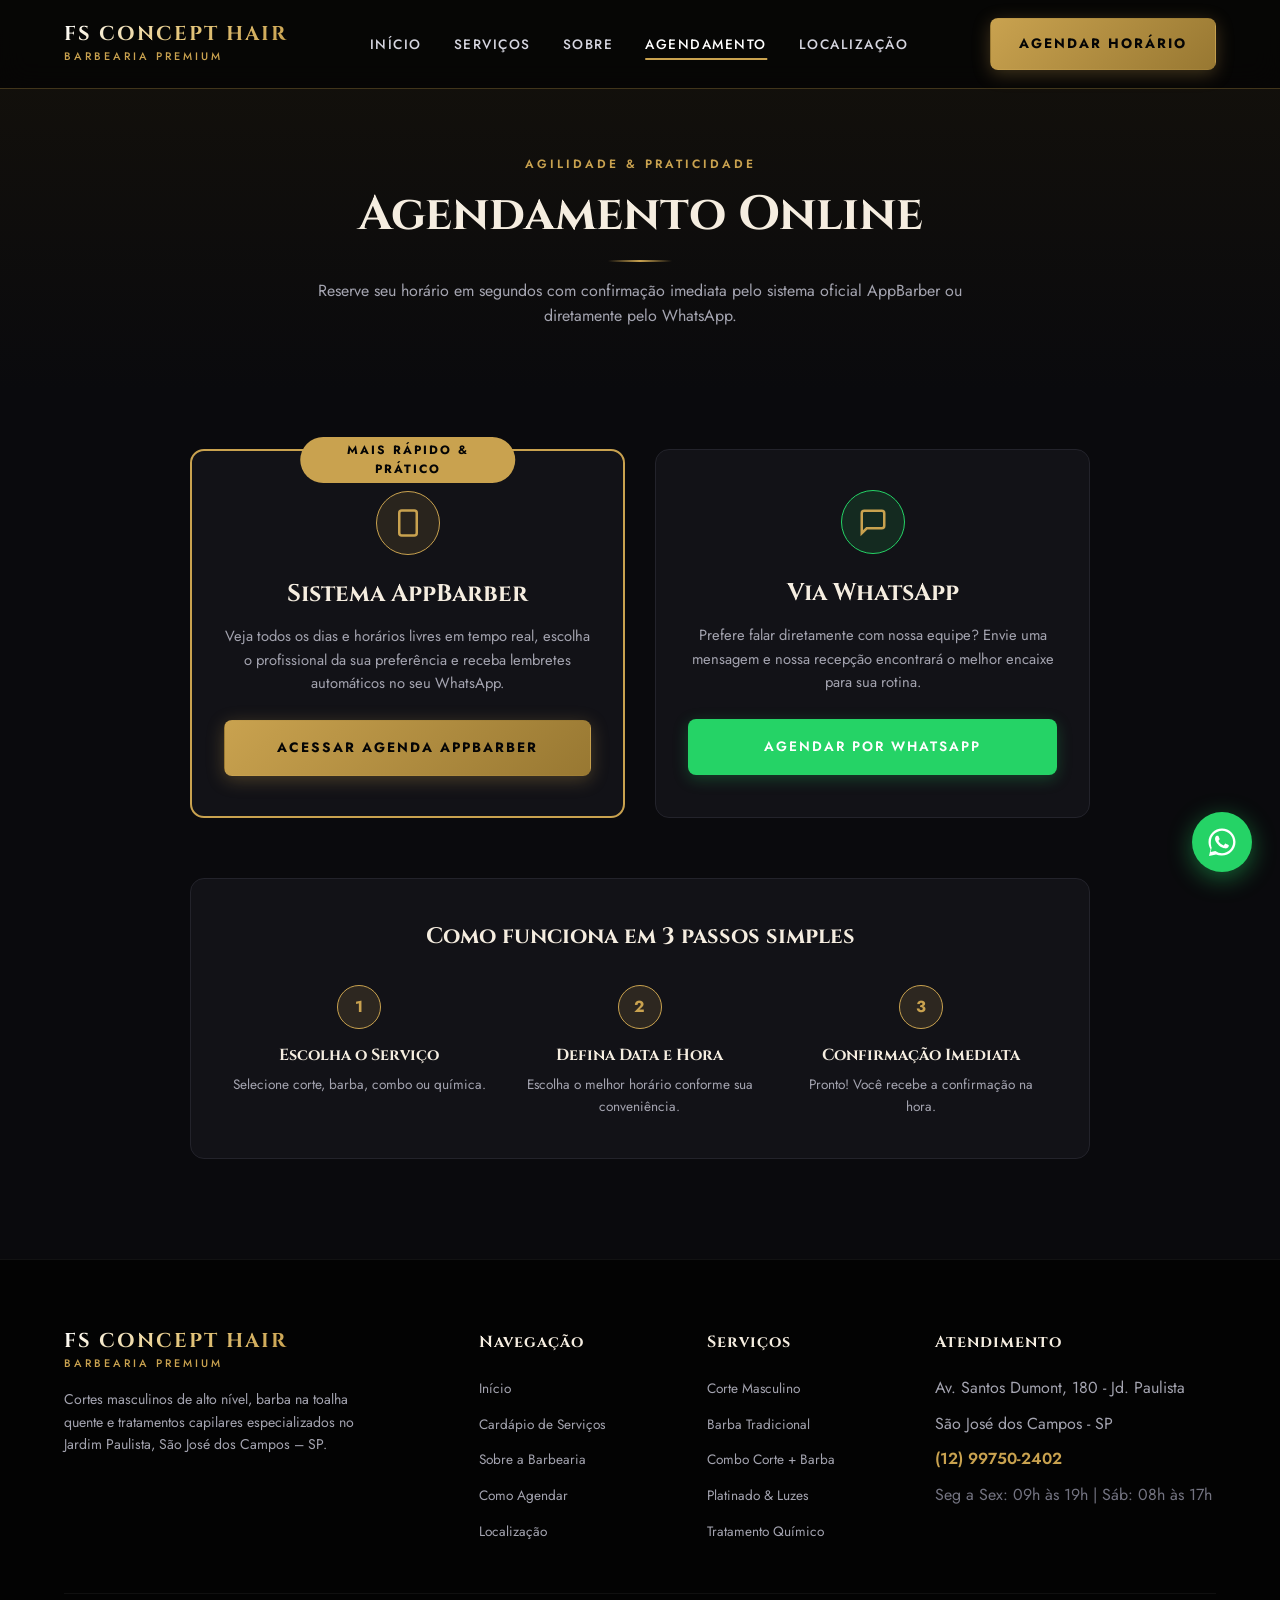
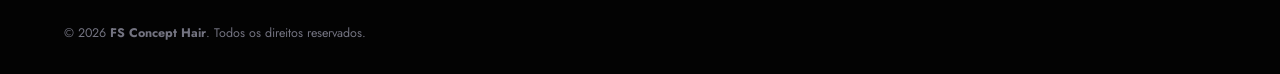
==== commit b715cc7d: "Add files via upload" ====
--- a/agendamento.html
+++ b/agendamento.html
@@ -12,6 +12,2035 @@
   <link href="https://fonts.googleapis.com/css2?family=Cinzel:wght@500;600;700;800&family=Cormorant+Garamond:ital,wght@0,400;0,600;1,400&family=Jost:wght@300;400;500;600&display=swap" rel="stylesheet" />
 
   <link rel="stylesheet" href="style.css" />
+
+  <!-- ESTILOS GLOBAIS EMBUTIDOS (GARANTIA TOTAL DE RESPONSIVIDADE MOBILE) -->
+  <style>
+/* ==========================================================================
+   FS CONCEPT HAIR | Barbearia Premium — Identidade Visual Completa & Animações
+   Paleta: Preto Nobre, Dourado Metálico e Tons Creme
+   Tipografia: Cinzel, Cormorant Garamond e Jost
+   ========================================================================== */
+
+:root {
+  --black: #050505;
+  --bg-dark: #0a0a0d;
+  --bg-card: #121217;
+  --bg-card-hover: #181822;
+  --border: #23232b;
+  --border-gold: rgba(201, 162, 79, 0.3);
+  --border-gold-hover: rgba(201, 162, 79, 0.75);
+  --gold: #c9a24f;
+  --gold-light: #e6c87f;
+  --gold-dark: #987832;
+  --gold-glow: rgba(201, 162, 79, 0.22);
+  --cream: #f5ede0;
+  --white: #ffffff;
+  --text: #a4a4b0;
+  --text-light: #d6d6e0;
+  --text-dim: #737380;
+  --accent: #d97706;
+  --whatsapp: #25D366;
+  --whatsapp-hover: #1ebd5a;
+  --radius: 8px;
+  --radius-lg: 14px;
+  --transition: all 0.35s cubic-bezier(0.16, 1, 0.3, 1);
+  --font-serif: 'Cinzel', serif;
+  --font-display: 'Cormorant Garamond', serif;
+  --font-sans: 'Jost', sans-serif;
+  --shadow-card: 0 14px 40px rgba(0, 0, 0, 0.65);
+  --shadow-gold: 0 6px 30px rgba(201, 162, 79, 0.3);
+}
+
+*, *::before, *::after {
+  box-sizing: border-box;
+  margin: 0;
+  padding: 0;
+}
+
+html {
+  scroll-behavior: smooth;
+  font-size: 16px;
+  background-color: var(--black);
+}
+
+body {
+  font-family: var(--font-sans);
+  background-color: var(--black);
+  color: var(--text-light);
+  line-height: 1.6;
+  overflow-x: hidden;
+  -webkit-font-smoothing: antialiased;
+}
+
+a {
+  color: inherit;
+  text-decoration: none;
+  transition: var(--transition);
+}
+
+img {
+  max-width: 100%;
+  height: auto;
+  display: block;
+}
+
+.container {
+  width: 100%;
+  max-width: 1200px;
+  margin: 0 auto;
+  padding: 0 24px;
+}
+
+/* ── ANIMAÇÕES DE SCROLL REVEAL ── */
+.reveal {
+  opacity: 0;
+  transform: translateY(32px);
+  transition: opacity 0.8s cubic-bezier(0.16, 1, 0.3, 1), transform 0.8s cubic-bezier(0.16, 1, 0.3, 1);
+  will-change: opacity, transform;
+}
+
+.reveal.reveal-left {
+  transform: translateX(-40px);
+}
+
+.reveal.reveal-right {
+  transform: translateX(40px);
+}
+
+.reveal.reveal-scale {
+  transform: scale(0.92);
+}
+
+.reveal.is-visible {
+  opacity: 1;
+  transform: translate(0) scale(1);
+}
+
+.delay-1 { transition-delay: 0.1s; }
+.delay-2 { transition-delay: 0.2s; }
+.delay-3 { transition-delay: 0.3s; }
+.delay-4 { transition-delay: 0.4s; }
+.delay-5 { transition-delay: 0.5s; }
+.delay-6 { transition-delay: 0.6s; }
+
+/* ── EFEITO RIPPLE (ONDA AO CLICAR) ── */
+.btn, .filter-btn, .service-card, .faq-question, .info-card {
+  position: relative;
+  overflow: hidden;
+}
+
+.ripple {
+  position: absolute;
+  border-radius: 50%;
+  background: rgba(255, 255, 255, 0.35);
+  transform: scale(0);
+  animation: rippleAnimation 0.6s linear;
+  pointer-events: none;
+}
+
+@keyframes rippleAnimation {
+  to {
+    transform: scale(4);
+    opacity: 0;
+  }
+}
+
+/* ── ÍCONES SVG METÁLICOS ── */
+.icon-svg {
+  display: inline-block;
+  vertical-align: middle;
+  stroke: var(--gold);
+  fill: none;
+  flex-shrink: 0;
+  transition: var(--transition);
+}
+
+.icon-svg.filled {
+  fill: var(--gold);
+  stroke: none;
+}
+
+/* ── TIPOGRAFIA AUXILIAR ── */
+.gold-gradient {
+  background: linear-gradient(135deg, #ffffff 0%, var(--gold-light) 40%, var(--gold) 100%);
+  -webkit-background-clip: text;
+  -webkit-text-fill-color: transparent;
+}
+
+.gold-text {
+  color: var(--gold);
+}
+
+/* ── BOTÕES PREMIUM COM BRILHO NO HOVER ── */
+.btn {
+  display: inline-flex;
+  align-items: center;
+  justify-content: center;
+  gap: 10px;
+  padding: 14px 28px;
+  font-family: var(--font-sans);
+  font-size: 0.85rem;
+  font-weight: 600;
+  text-transform: uppercase;
+  letter-spacing: 2px;
+  border-radius: var(--radius);
+  cursor: pointer;
+  transition: var(--transition);
+  border: 1px solid transparent;
+  white-space: nowrap;
+  user-select: none;
+}
+
+/* Efeito de feixe de luz passando no botão ao passar o mouse */
+.btn::after {
+  content: '';
+  position: absolute;
+  top: 0;
+  left: -130%;
+  width: 60%;
+  height: 100%;
+  background: linear-gradient(90deg, transparent, rgba(255, 255, 255, 0.3), transparent);
+  transform: skewX(-25deg);
+  transition: none;
+}
+
+.btn:hover::after {
+  left: 140%;
+  transition: left 0.75s ease-in-out;
+}
+
+.btn:active {
+  transform: scale(0.97);
+}
+
+.btn-primary {
+  background: linear-gradient(135deg, var(--gold) 0%, var(--gold-dark) 100%);
+  color: var(--black);
+  box-shadow: 0 4px 18px rgba(201, 162, 79, 0.3);
+  font-weight: 700;
+}
+
+.btn-primary:hover {
+  transform: translateY(-2px);
+  box-shadow: 0 8px 30px rgba(201, 162, 79, 0.55);
+  background: linear-gradient(135deg, var(--gold-light) 0%, var(--gold) 100%);
+  color: #000;
+}
+
+.btn-outline {
+  background: rgba(18, 18, 23, 0.7);
+  border-color: var(--border-gold);
+  color: var(--cream);
+  backdrop-filter: blur(8px);
+}
+
+.btn-outline:hover {
+  border-color: var(--gold);
+  background: rgba(201, 162, 79, 0.15);
+  color: var(--white);
+  transform: translateY(-2px);
+  box-shadow: 0 4px 20px rgba(201, 162, 79, 0.25);
+}
+
+.btn-whatsapp {
+  background: #25D366;
+  color: #ffffff;
+  box-shadow: 0 4px 15px rgba(37, 211, 102, 0.25);
+  font-weight: 600;
+}
+
+.btn-whatsapp:hover {
+  background: #1ebd5a;
+  transform: translateY(-2px);
+  box-shadow: 0 8px 25px rgba(37, 211, 102, 0.45);
+}
+
+/* ── HEADER / NAV ── */
+.nav {
+  position: fixed;
+  top: 0;
+  left: 0;
+  width: 100%;
+  z-index: 1000;
+  padding: 18px 0;
+  background: rgba(5, 5, 5, 0.88);
+  backdrop-filter: blur(14px);
+  -webkit-backdrop-filter: blur(14px);
+  border-bottom: 1px solid var(--border-gold);
+  transition: var(--transition);
+}
+
+.nav.scrolled {
+  padding: 12px 0;
+  background: rgba(5, 5, 5, 0.98);
+  border-bottom: 1px solid rgba(201, 162, 79, 0.45);
+  box-shadow: 0 4px 25px rgba(0, 0, 0, 0.85);
+}
+
+.nav-container {
+  display: flex;
+  justify-content: space-between;
+  align-items: center;
+}
+
+.brand-logo {
+  display: flex;
+  align-items: center;
+  gap: 14px;
+  text-decoration: none;
+}
+
+.logo-img {
+  height: 46px;
+  width: auto;
+  object-fit: contain;
+  filter: drop-shadow(0 2px 8px rgba(201, 162, 79, 0.3));
+}
+
+.brand-text {
+  display: flex;
+  flex-direction: column;
+}
+
+.brand-name {
+  font-family: var(--font-serif);
+  font-size: 1.25rem;
+  font-weight: 700;
+  letter-spacing: 2px;
+  line-height: 1.1;
+  background: linear-gradient(135deg, #ffffff 0%, var(--gold-light) 50%, var(--gold) 100%);
+  -webkit-background-clip: text;
+  -webkit-text-fill-color: transparent;
+}
+
+.brand-sub {
+  font-family: var(--font-sans);
+  font-size: 0.68rem;
+  text-transform: uppercase;
+  letter-spacing: 3px;
+  color: var(--gold);
+  font-weight: 500;
+  margin-top: 3px;
+}
+
+.nav-menu {
+  display: flex;
+  align-items: center;
+  gap: 32px;
+  list-style: none;
+}
+
+.nav-link {
+  font-size: 0.85rem;
+  text-transform: uppercase;
+  letter-spacing: 1.5px;
+  color: var(--text-light);
+  font-weight: 500;
+  position: relative;
+  padding: 6px 0;
+}
+
+.nav-link::after {
+  content: '';
+  position: absolute;
+  bottom: 0;
+  left: 50%;
+  transform: translateX(-50%);
+  width: 0;
+  height: 2px;
+  background: var(--gold);
+  transition: width 0.3s ease;
+}
+
+.nav-link:hover, .nav-link.active {
+  color: var(--white);
+}
+
+.nav-link:hover::after, .nav-link.active::after {
+  width: 100%;
+}
+
+.nav-actions {
+  display: flex;
+  align-items: center;
+  gap: 16px;
+}
+
+.menu-toggle {
+  display: none;
+  background: transparent;
+  border: 1px solid var(--border-gold);
+  border-radius: var(--radius);
+  color: var(--gold);
+  padding: 8px 12px;
+  cursor: pointer;
+}
+
+/* Mobile Drawer */
+.mobile-nav {
+  display: none;
+  position: fixed;
+  top: 72px;
+  left: 0;
+  width: 100%;
+  background: rgba(10, 10, 14, 0.98);
+  backdrop-filter: blur(16px);
+  border-bottom: 1px solid var(--border-gold);
+  padding: 24px;
+  z-index: 999;
+}
+
+.mobile-nav.active {
+  display: block;
+}
+
+.mobile-nav ul {
+  list-style: none;
+  display: flex;
+  flex-direction: column;
+  gap: 18px;
+}
+
+.mobile-nav a {
+  font-size: 1rem;
+  text-transform: uppercase;
+  letter-spacing: 2px;
+  color: var(--cream);
+  display: block;
+  padding: 8px 0;
+  border-bottom: 1px solid rgba(255, 255, 255, 0.05);
+}
+
+/* ==========================================================================
+   HERO SECTION — ALTO IMPACTO & ESSÊNCIA VISUAL DE BARBEARIA
+   Preservando Fachada e Logo com Elementos Emblemáticos e Animações
+   ========================================================================== */
+.hero {
+  position: relative;
+  min-height: 100vh;
+  display: flex;
+  align-items: center;
+  justify-content: center;
+  padding: 140px 24px 80px;
+  overflow: hidden;
+  background: #050505;
+}
+
+/* Fachada preservada no fundo com blend mode dark luxury */
+.hero-bg {
+  position: absolute;
+  inset: 0;
+  background-size: cover;
+  background-position: center;
+  background-repeat: no-repeat;
+  background-image: 
+    radial-gradient(circle at 50% 35%, rgba(201, 162, 79, 0.22) 0%, rgba(5, 5, 5, 0.94) 80%),
+    linear-gradient(rgba(201, 162, 79, 0.035) 1px, transparent 1px),
+    linear-gradient(90deg, rgba(201, 162, 79, 0.035) 1px, transparent 1px),
+    url("fachada.jpg"), 
+    url("frente.jpg"), 
+    url("assets/fachada.jpg");
+  background-size: cover, 60px 60px, 60px 60px, cover, cover, cover;
+  filter: brightness(0.68) contrast(1.18);
+  transform: scale(1.02);
+  transition: transform 9s ease;
+  z-index: 1;
+}
+
+.hero:hover .hero-bg {
+  transform: scale(1.05);
+}
+
+.hero-overlay {
+  position: absolute;
+  inset: 0;
+  background: radial-gradient(circle at center, transparent 0%, rgba(5, 5, 5, 0.75) 60%, #050505 100%);
+  z-index: 2;
+  pointer-events: none;
+}
+
+.hero-glow-accent {
+  position: absolute;
+  top: 15%;
+  left: 50%;
+  transform: translateX(-50%);
+  width: 650px;
+  height: 450px;
+  background: radial-gradient(circle, rgba(201, 162, 79, 0.22) 0%, transparent 70%);
+  filter: blur(90px);
+  z-index: 2;
+  pointer-events: none;
+}
+
+.hero-content {
+  position: relative;
+  z-index: 3;
+  width: 100%;
+  max-width: 1200px;
+  margin: 0 auto;
+}
+
+/* Grid de duas colunas: Informação & Vitrine da Barbearia */
+.hero-grid {
+  display: grid;
+  grid-template-columns: 1.15fr 0.85fr;
+  gap: 48px;
+  align-items: center;
+}
+
+/* Coluna Esquerda */
+.hero-text-col {
+  text-align: left;
+}
+
+/* Emblema Heráldico de Barbearia no Topo */
+.barber-crest-badge {
+  display: inline-flex;
+  align-items: center;
+  gap: 10px;
+  padding: 8px 20px;
+  background: rgba(18, 18, 23, 0.85);
+  border: 1px solid var(--border-gold);
+  border-radius: 50px;
+  font-size: 0.76rem;
+  letter-spacing: 2.8px;
+  text-transform: uppercase;
+  color: var(--gold-light);
+  margin-bottom: 24px;
+  box-shadow: 0 4px 20px rgba(0, 0, 0, 0.6), inset 0 0 12px rgba(201, 162, 79, 0.1);
+}
+
+.hero-title {
+  font-family: var(--font-serif);
+  font-size: 3.4rem;
+  line-height: 1.12;
+  font-weight: 700;
+  color: var(--cream);
+  margin-bottom: 22px;
+  letter-spacing: 1px;
+  text-shadow: 0 4px 30px rgba(0, 0, 0, 0.8);
+}
+
+.hero-description {
+  font-size: 1.12rem;
+  color: var(--text-light);
+  max-width: 580px;
+  margin-bottom: 34px;
+  font-weight: 300;
+  line-height: 1.7;
+}
+
+.hero-actions {
+  display: flex;
+  gap: 16px;
+  flex-wrap: wrap;
+  margin-bottom: 28px;
+}
+
+.hero-btn-primary {
+  padding: 16px 36px;
+  font-size: 0.9rem;
+  letter-spacing: 2.5px;
+}
+
+.hero-btn-outline {
+  padding: 16px 30px;
+  font-size: 0.9rem;
+  letter-spacing: 2px;
+}
+
+/* Indicador de Disponibilidade ao Vivo */
+.live-status {
+  display: inline-flex;
+  align-items: center;
+  gap: 8px;
+  font-size: 0.82rem;
+  color: var(--gold-light);
+  letter-spacing: 1px;
+}
+
+.live-dot {
+  width: 8px;
+  height: 8px;
+  border-radius: 50%;
+  background: #25D366;
+  box-shadow: 0 0 10px #25D366;
+  animation: pulseLive 2s infinite;
+}
+
+@keyframes pulseLive {
+  0% { transform: scale(0.95); box-shadow: 0 0 0 0 rgba(37, 211, 102, 0.7); }
+  70% { transform: scale(1.1); box-shadow: 0 0 0 8px rgba(37, 211, 102, 0); }
+  100% { transform: scale(0.95); box-shadow: 0 0 0 0 rgba(37, 211, 102, 0); }
+}
+
+/* Coluna Direita: Vitrine Visual da Barbearia */
+.hero-showcase-col {
+  display: flex;
+  justify-content: center;
+}
+
+.barber-showcase-card {
+  width: 100%;
+  max-width: 440px;
+  background: rgba(18, 18, 23, 0.85);
+  border: 1px solid var(--border-gold);
+  border-radius: var(--radius-lg);
+  padding: 34px 28px;
+  backdrop-filter: blur(16px);
+  -webkit-backdrop-filter: blur(16px);
+  box-shadow: 0 20px 50px rgba(0, 0, 0, 0.8), inset 0 1px 0 rgba(255, 255, 255, 0.08);
+  position: relative;
+  transition: var(--transition);
+}
+
+.barber-showcase-card:hover {
+  border-color: var(--border-gold-hover);
+  transform: translateY(-6px);
+  box-shadow: 0 25px 60px rgba(0, 0, 0, 0.9), 0 0 30px rgba(201, 162, 79, 0.2);
+}
+
+.showcase-header {
+  text-align: center;
+  margin-bottom: 20px;
+  position: relative;
+}
+
+.barber-tools-emblem {
+  width: 64px;
+  height: 64px;
+  border-radius: 50%;
+  background: rgba(201, 162, 79, 0.12);
+  border: 1px solid var(--gold);
+  display: flex;
+  align-items: center;
+  justify-content: center;
+  margin: 0 auto 12px;
+  box-shadow: 0 0 20px rgba(201, 162, 79, 0.25);
+  transition: transform 0.4s ease;
+}
+
+.barber-showcase-card:hover .barber-tools-emblem {
+  transform: scale(1.1) rotate(8deg);
+}
+
+.showcase-title {
+  font-family: var(--font-serif);
+  font-size: 1.25rem;
+  color: var(--cream);
+  letter-spacing: 2px;
+}
+
+.showcase-subtitle {
+  font-size: 0.72rem;
+  text-transform: uppercase;
+  letter-spacing: 3px;
+  color: var(--gold);
+  margin-top: 2px;
+}
+
+/* Faixa Animada com Padrão de Barbearia */
+.barber-pole-strip {
+  width: 100%;
+  height: 3px;
+  background: repeating-linear-gradient(
+    45deg,
+    var(--gold) 0,
+    var(--gold) 10px,
+    #111115 10px,
+    #111115 18px,
+    #ffffff 18px,
+    #ffffff 28px,
+    #111115 28px,
+    #111115 36px
+  );
+  background-size: 200% 200%;
+  animation: barberPoleAnim 12s linear infinite;
+  border-radius: 3px;
+  margin: 16px 0;
+  opacity: 0.8;
+}
+
+@keyframes barberPoleAnim {
+  0% { background-position: 0 0; }
+  100% { background-position: 100% 100%; }
+}
+
+.showcase-features {
+  display: flex;
+  flex-direction: column;
+  gap: 14px;
+  margin-bottom: 24px;
+}
+
+.showcase-item {
+  display: flex;
+  align-items: flex-start;
+  gap: 14px;
+  padding: 10px 12px;
+  border-radius: var(--radius);
+  background: rgba(255, 255, 255, 0.02);
+  border: 1px solid rgba(255, 255, 255, 0.04);
+  transition: var(--transition);
+}
+
+.showcase-item:hover {
+  background: rgba(201, 162, 79, 0.08);
+  border-color: rgba(201, 162, 79, 0.3);
+  transform: translateX(4px);
+}
+
+.showcase-icon-box {
+  width: 36px;
+  height: 36px;
+  border-radius: 50%;
+  background: rgba(201, 162, 79, 0.1);
+  display: flex;
+  align-items: center;
+  justify-content: center;
+  flex-shrink: 0;
+}
+
+.showcase-text strong {
+  display: block;
+  font-family: var(--font-serif);
+  font-size: 0.95rem;
+  color: var(--cream);
+  line-height: 1.2;
+}
+
+.showcase-text span {
+  font-size: 0.78rem;
+  color: var(--text);
+  line-height: 1.4;
+}
+
+.showcase-cta {
+  width: 100%;
+  padding: 13px;
+  font-size: 0.82rem;
+  letter-spacing: 1.8px;
+}
+
+/* ── TRUST BAR / PAINEL DE PILARES INFERIOR DO HERO ── */
+.hero-trust-bar {
+  display: grid;
+  grid-template-columns: repeat(4, 1fr);
+  gap: 16px;
+  background: rgba(18, 18, 23, 0.75);
+  border: 1px solid var(--border-gold);
+  border-radius: var(--radius-lg);
+  padding: 22px 20px;
+  backdrop-filter: blur(16px);
+  -webkit-backdrop-filter: blur(16px);
+  box-shadow: 0 16px 40px rgba(0, 0, 0, 0.7), inset 0 1px 0 rgba(255, 255, 255, 0.08);
+  margin-top: 50px;
+}
+
+.trust-item {
+  display: flex;
+  flex-direction: column;
+  align-items: center;
+  text-align: center;
+  padding: 6px 12px;
+  position: relative;
+  transition: transform 0.3s ease, background 0.3s ease;
+}
+
+.trust-item:hover {
+  transform: translateY(-4px);
+}
+
+.trust-item:not(:last-child)::after {
+  content: '';
+  position: absolute;
+  right: -8px;
+  top: 15%;
+  height: 70%;
+  width: 1px;
+  background: linear-gradient(180deg, transparent, rgba(201, 162, 79, 0.25), transparent);
+}
+
+.trust-icon-box {
+  width: 42px;
+  height: 42px;
+  border-radius: 50%;
+  background: rgba(201, 162, 79, 0.1);
+  border: 1px solid rgba(201, 162, 79, 0.3);
+  display: flex;
+  align-items: center;
+  justify-content: center;
+  margin-bottom: 10px;
+  transition: transform 0.3s ease, border-color 0.3s ease;
+}
+
+.trust-item:hover .trust-icon-box {
+  transform: scale(1.15) rotate(6deg);
+  border-color: var(--gold);
+  background: rgba(201, 162, 79, 0.22);
+}
+
+.trust-title {
+  font-family: var(--font-serif);
+  font-size: 1.05rem;
+  color: var(--cream);
+  font-weight: 600;
+  margin-bottom: 3px;
+}
+
+.trust-desc {
+  font-size: 0.78rem;
+  color: var(--text);
+  letter-spacing: 0.8px;
+}
+
+/* ── SEÇÃO TITULOS PADRÃO ── */
+.section-header {
+  text-align: center;
+  max-width: 720px;
+  margin: 0 auto 56px;
+}
+
+.section-tag {
+  display: inline-flex;
+  align-items: center;
+  gap: 8px;
+  font-size: 0.75rem;
+  text-transform: uppercase;
+  letter-spacing: 3px;
+  color: var(--gold);
+  font-weight: 600;
+  margin-bottom: 12px;
+}
+
+.section-title {
+  font-family: var(--font-serif);
+  font-size: 2.5rem;
+  color: var(--cream);
+  line-height: 1.2;
+  margin-bottom: 16px;
+}
+
+.section-divider {
+  width: 64px;
+  height: 2px;
+  background: linear-gradient(90deg, transparent, var(--gold), transparent);
+  margin: 0 auto 16px;
+}
+
+.section-subtitle {
+  font-size: 1rem;
+  color: var(--text);
+}
+
+/* ==========================================================================
+   SEÇÃO DE SERVIÇOS / CARDÁPIO — SEM EMOJIS & COM HOVER VIVO
+   ========================================================================== */
+.services-section {
+  padding: 110px 0;
+  background-color: var(--bg-dark);
+  position: relative;
+}
+
+.services-filter {
+  display: flex;
+  justify-content: center;
+  gap: 12px;
+  margin-bottom: 48px;
+  flex-wrap: wrap;
+}
+
+.filter-btn {
+  background: var(--bg-card);
+  border: 1px solid var(--border);
+  color: var(--text-light);
+  padding: 10px 22px;
+  border-radius: 50px;
+  font-size: 0.82rem;
+  font-family: var(--font-sans);
+  letter-spacing: 1.5px;
+  cursor: pointer;
+  transition: var(--transition);
+}
+
+.filter-btn.active, .filter-btn:hover {
+  background: var(--gold-glow);
+  border-color: var(--gold);
+  color: var(--gold-light);
+  box-shadow: 0 4px 18px rgba(201, 162, 79, 0.25);
+}
+
+.services-grid {
+  display: grid;
+  grid-template-columns: repeat(auto-fit, minmax(330px, 1fr));
+  gap: 28px;
+}
+
+.service-card {
+  background: var(--bg-card);
+  border: 1px solid var(--border);
+  border-radius: var(--radius-lg);
+  padding: 28px 26px;
+  position: relative;
+  display: flex;
+  flex-direction: column;
+  justify-content: space-between;
+  transition: var(--transition);
+  overflow: hidden;
+}
+
+.service-card:hover {
+  transform: translateY(-8px) scale(1.01);
+  border-color: var(--border-gold-hover);
+  box-shadow: 0 20px 45px rgba(0, 0, 0, 0.8), 0 0 30px rgba(201, 162, 79, 0.2);
+  background: var(--bg-card-hover);
+}
+
+.service-card.featured {
+  border-color: var(--gold);
+  background: linear-gradient(180deg, rgba(201, 162, 79, 0.1) 0%, var(--bg-card) 100%);
+  box-shadow: 0 8px 30px rgba(201, 162, 79, 0.18);
+}
+
+.service-tag-bar {
+  min-height: 28px;
+  margin-bottom: 14px;
+  display: flex;
+  align-items: center;
+  justify-content: flex-start;
+}
+
+.service-badge {
+  display: inline-flex;
+  align-items: center;
+  gap: 6px;
+  background: linear-gradient(135deg, var(--gold) 0%, var(--gold-dark) 100%);
+  color: var(--black);
+  font-size: 0.68rem;
+  font-weight: 700;
+  text-transform: uppercase;
+  letter-spacing: 1.5px;
+  padding: 4px 12px;
+  border-radius: 50px;
+  box-shadow: 0 2px 10px rgba(201, 162, 79, 0.35);
+  animation: badgePulse 3s infinite ease-in-out;
+}
+
+@keyframes badgePulse {
+  0%, 100% { box-shadow: 0 2px 10px rgba(201, 162, 79, 0.35); }
+  50% { box-shadow: 0 4px 18px rgba(201, 162, 79, 0.6); }
+}
+
+.service-category-tag {
+  font-size: 0.7rem;
+  text-transform: uppercase;
+  letter-spacing: 2px;
+  color: var(--gold);
+  font-weight: 600;
+  display: inline-flex;
+  align-items: center;
+  gap: 5px;
+}
+
+.service-header {
+  display: flex;
+  justify-content: space-between;
+  align-items: flex-start;
+  margin-bottom: 14px;
+  gap: 16px;
+}
+
+.service-name {
+  font-family: var(--font-serif);
+  font-size: 1.25rem;
+  color: var(--cream);
+  line-height: 1.25;
+}
+
+.service-price {
+  font-family: var(--font-serif);
+  font-size: 1.45rem;
+  color: var(--gold);
+  font-weight: 700;
+  white-space: nowrap;
+  text-shadow: 0 2px 12px rgba(201, 162, 79, 0.25);
+  transition: transform 0.3s ease, text-shadow 0.3s ease;
+}
+
+.service-card:hover .service-price {
+  transform: scale(1.06);
+  text-shadow: 0 0 16px rgba(201, 162, 79, 0.6);
+}
+
+.service-meta {
+  display: flex;
+  align-items: center;
+  gap: 16px;
+  font-size: 0.8rem;
+  color: var(--text-dim);
+  margin-bottom: 16px;
+  flex-wrap: wrap;
+}
+
+.meta-item {
+  display: inline-flex;
+  align-items: center;
+  gap: 6px;
+  color: var(--gold-light);
+  font-size: 0.78rem;
+}
+
+.service-desc {
+  font-size: 0.9rem;
+  color: var(--text);
+  margin-bottom: 24px;
+  line-height: 1.55;
+}
+
+.service-card-footer {
+  margin-top: auto;
+  padding-top: 18px;
+  border-top: 1px solid rgba(255, 255, 255, 0.06);
+}
+
+.service-btn {
+  width: 100%;
+  padding: 12px 18px;
+  font-size: 0.82rem;
+  letter-spacing: 1.8px;
+}
+
+/* ── SEÇÃO SOBRE / EXPERIÊNCIA ── */
+.about-section {
+  padding: 120px 0;
+  background: var(--black);
+  position: relative;
+}
+
+.about-grid {
+  display: grid;
+  grid-template-columns: 1fr 1fr;
+  gap: 60px;
+  align-items: center;
+}
+
+.about-experience-box {
+  position: relative;
+  background: var(--bg-card);
+  border: 1px solid var(--border-gold);
+  border-radius: var(--radius-lg);
+  padding: 48px 36px;
+  text-align: center;
+  box-shadow: var(--shadow-card);
+  transition: var(--transition);
+}
+
+.about-experience-box:hover {
+  border-color: var(--border-gold-hover);
+  box-shadow: 0 20px 50px rgba(0, 0, 0, 0.8), 0 0 25px rgba(201, 162, 79, 0.15);
+}
+
+.about-monogram {
+  font-family: var(--font-serif);
+  font-size: 3.8rem;
+  font-weight: 800;
+  color: var(--gold);
+  letter-spacing: 4px;
+  margin-bottom: 10px;
+}
+
+.about-box-tag {
+  font-size: 0.75rem;
+  text-transform: uppercase;
+  letter-spacing: 3px;
+  color: var(--cream);
+  margin-bottom: 24px;
+}
+
+.about-box-stats {
+  display: grid;
+  grid-template-columns: repeat(3, 1fr);
+  gap: 16px;
+  padding-top: 24px;
+  border-top: 1px solid rgba(255, 255, 255, 0.08);
+}
+
+.stat-num {
+  font-family: var(--font-serif);
+  font-size: 1.8rem;
+  color: var(--gold-light);
+  font-weight: 700;
+}
+
+.stat-label {
+  font-size: 0.72rem;
+  color: var(--text);
+  text-transform: uppercase;
+  margin-top: 2px;
+}
+
+.about-text h2 {
+  font-family: var(--font-serif);
+  font-size: 2.3rem;
+  color: var(--cream);
+  line-height: 1.25;
+  margin-bottom: 22px;
+}
+
+.about-text p {
+  font-size: 1rem;
+  color: var(--text-light);
+  margin-bottom: 20px;
+}
+
+.about-features {
+  display: grid;
+  grid-template-columns: 1fr 1fr;
+  gap: 20px;
+  margin-top: 32px;
+}
+
+.feature-card {
+  background: var(--bg-dark);
+  border: 1px solid var(--border);
+  border-radius: var(--radius);
+  padding: 20px;
+  transition: var(--transition);
+}
+
+.feature-card:hover {
+  border-color: var(--gold);
+  transform: translateY(-4px);
+  box-shadow: 0 10px 25px rgba(0, 0, 0, 0.5);
+}
+
+.feature-icon-box {
+  width: 44px;
+  height: 44px;
+  border-radius: 50%;
+  background: rgba(201, 162, 79, 0.1);
+  border: 1px solid rgba(201, 162, 79, 0.3);
+  display: flex;
+  align-items: center;
+  justify-content: center;
+  margin-bottom: 12px;
+  transition: transform 0.3s ease;
+}
+
+.feature-card:hover .feature-icon-box {
+  transform: scale(1.15) rotate(6deg);
+  background: rgba(201, 162, 79, 0.2);
+  border-color: var(--gold);
+}
+
+.feature-title {
+  font-family: var(--font-serif);
+  font-size: 0.98rem;
+  color: var(--cream);
+  margin-bottom: 4px;
+}
+
+.feature-desc {
+  font-size: 0.82rem;
+  color: var(--text);
+}
+
+/* ── DEPOIMENTOS DE CLIENTES ── */
+.testimonials-section {
+  padding: 110px 0;
+  background: var(--bg-dark);
+}
+
+.testimonials-grid {
+  display: grid;
+  grid-template-columns: repeat(auto-fit, minmax(310px, 1fr));
+  gap: 26px;
+}
+
+.testimonial-card {
+  background: var(--bg-card);
+  border: 1px solid var(--border);
+  border-radius: var(--radius-lg);
+  padding: 32px;
+  display: flex;
+  flex-direction: column;
+  justify-content: space-between;
+  transition: var(--transition);
+}
+
+.testimonial-card:hover {
+  border-color: var(--border-gold-hover);
+  transform: translateY(-5px);
+  box-shadow: 0 16px 36px rgba(0, 0, 0, 0.7);
+}
+
+.stars-row {
+  display: flex;
+  gap: 4px;
+  margin-bottom: 16px;
+}
+
+.testimonial-quote {
+  font-family: var(--font-display);
+  font-size: 1.15rem;
+  color: var(--cream);
+  font-style: italic;
+  margin-bottom: 24px;
+  line-height: 1.55;
+}
+
+.testimonial-author {
+  display: flex;
+  align-items: center;
+  gap: 14px;
+  margin-top: auto;
+}
+
+.author-avatar {
+  width: 44px;
+  height: 44px;
+  border-radius: 50%;
+  background: var(--bg-card-hover);
+  border: 1px solid var(--gold);
+  display: flex;
+  align-items: center;
+  justify-content: center;
+  font-family: var(--font-serif);
+  font-weight: 700;
+  color: var(--gold);
+  font-size: 0.9rem;
+}
+
+.author-name {
+  font-weight: 600;
+  color: var(--white);
+  font-size: 0.92rem;
+}
+
+.author-sub {
+  font-size: 0.75rem;
+  color: var(--text-dim);
+}
+
+/* ── LOCALIZAÇÃO & HORÁRIOS ── */
+.location-section {
+  padding: 110px 0;
+  background: var(--black);
+}
+
+.location-grid {
+  display: grid;
+  grid-template-columns: repeat(auto-fit, minmax(300px, 1fr));
+  gap: 26px;
+}
+
+.info-card {
+  background: var(--bg-card);
+  border: 1px solid var(--border);
+  border-radius: var(--radius-lg);
+  padding: 36px 30px;
+  text-align: center;
+  transition: var(--transition);
+}
+
+.info-card:hover {
+  border-color: var(--border-gold-hover);
+  transform: translateY(-5px);
+  box-shadow: 0 16px 36px rgba(0, 0, 0, 0.7);
+}
+
+.info-icon-box {
+  width: 56px;
+  height: 56px;
+  border-radius: 50%;
+  background: rgba(201, 162, 79, 0.12);
+  border: 1px solid var(--border-gold);
+  display: flex;
+  align-items: center;
+  justify-content: center;
+  margin: 0 auto 20px;
+  transition: transform 0.3s ease;
+}
+
+.info-card:hover .info-icon-box {
+  transform: scale(1.15) rotate(6deg);
+  background: rgba(201, 162, 79, 0.22);
+}
+
+.info-card h3 {
+  font-family: var(--font-serif);
+  font-size: 1.3rem;
+  color: var(--cream);
+  margin-bottom: 16px;
+}
+
+.hours-table {
+  width: 100%;
+  margin: 16px 0;
+  border-collapse: collapse;
+}
+
+.hours-table td {
+  padding: 9px 6px;
+  font-size: 0.9rem;
+  border-bottom: 1px solid rgba(255, 255, 255, 0.05);
+  color: var(--text-light);
+}
+
+.hours-table tr:last-child td {
+  border-bottom: none;
+}
+
+/* ── FAQ ACCORDION ── */
+.faq-section {
+  padding: 110px 0;
+  background: var(--bg-dark);
+}
+
+.faq-list {
+  max-width: 820px;
+  margin: 0 auto;
+  display: flex;
+  flex-direction: column;
+  gap: 16px;
+}
+
+.faq-item {
+  background: var(--bg-card);
+  border: 1px solid var(--border);
+  border-radius: var(--radius);
+  overflow: hidden;
+  transition: var(--transition);
+}
+
+.faq-item.active {
+  border-color: var(--border-gold-hover);
+  box-shadow: 0 8px 25px rgba(0, 0, 0, 0.5);
+}
+
+.faq-question {
+  padding: 22px 26px;
+  cursor: pointer;
+  display: flex;
+  justify-content: space-between;
+  align-items: center;
+  font-family: var(--font-serif);
+  font-size: 1.05rem;
+  color: var(--cream);
+  user-select: none;
+}
+
+.faq-icon-arrow {
+  color: var(--gold);
+  transition: transform 0.3s ease;
+}
+
+.faq-item.active .faq-icon-arrow {
+  transform: rotate(180deg);
+}
+
+.faq-answer {
+  max-height: 0;
+  overflow: hidden;
+  transition: max-height 0.4s cubic-bezier(0, 1, 0, 1);
+  padding: 0 26px;
+  color: var(--text);
+  font-size: 0.94rem;
+  line-height: 1.65;
+}
+
+.faq-item.active .faq-answer {
+  max-height: 500px;
+  padding-bottom: 22px;
+}
+
+/* ── CTA BANNER ── */
+.cta-banner {
+  padding: 100px 0;
+  background: linear-gradient(180deg, var(--black) 0%, rgba(201, 162, 79, 0.08) 50%, var(--black) 100%);
+  border-top: 1px solid var(--border-gold);
+  border-bottom: 1px solid var(--border-gold);
+  text-align: center;
+}
+
+.cta-banner h2 {
+  font-family: var(--font-serif);
+  font-size: 2.8rem;
+  color: var(--cream);
+  margin-bottom: 18px;
+}
+
+.cta-banner p {
+  color: var(--text-light);
+  max-width: 620px;
+  margin: 0 auto 36px;
+  font-size: 1.1rem;
+}
+
+/* ── RODAPÉ ── */
+.footer {
+  background: #030303;
+  padding: 70px 0 30px;
+  border-top: 1px solid rgba(255, 255, 255, 0.06);
+}
+
+.footer-grid {
+  display: grid;
+  grid-template-columns: 2fr 1fr 1fr 1.5fr;
+  gap: 40px;
+  margin-bottom: 50px;
+}
+
+.footer-brand p {
+  font-size: 0.88rem;
+  color: var(--text);
+  margin-top: 16px;
+  max-width: 320px;
+}
+
+.footer-col h4 {
+  font-family: var(--font-serif);
+  font-size: 1rem;
+  color: var(--cream);
+  margin-bottom: 20px;
+  letter-spacing: 1px;
+}
+
+.footer-col ul {
+  list-style: none;
+  display: flex;
+  flex-direction: column;
+  gap: 10px;
+}
+
+.footer-col a {
+  font-size: 0.85rem;
+  color: var(--text);
+}
+
+.footer-col a:hover {
+  color: var(--gold);
+}
+
+.footer-bottom {
+  padding-top: 30px;
+  border-top: 1px solid rgba(255, 255, 255, 0.05);
+  display: flex;
+  justify-content: space-between;
+  align-items: center;
+  font-size: 0.78rem;
+  color: var(--text-dim);
+  flex-wrap: wrap;
+  gap: 16px;
+}
+
+/* ── WHATSAPP FLUTUANTE ── */
+.whatsapp-float {
+  position: fixed;
+  bottom: 28px;
+  right: 28px;
+  width: 60px;
+  height: 60px;
+  border-radius: 50%;
+  background: var(--whatsapp);
+  color: #fff;
+  display: flex;
+  align-items: center;
+  justify-content: center;
+  box-shadow: 0 6px 25px rgba(37, 211, 102, 0.45);
+  z-index: 1000;
+  transition: var(--transition);
+  animation: floatPulse 3s infinite ease-in-out;
+}
+
+@keyframes floatPulse {
+  0%, 100% { transform: translateY(0); box-shadow: 0 6px 25px rgba(37, 211, 102, 0.45); }
+  50% { transform: translateY(-6px); box-shadow: 0 12px 35px rgba(37, 211, 102, 0.65); }
+}
+
+.whatsapp-float:hover {
+  transform: scale(1.1) !important;
+  background: var(--whatsapp-hover);
+}
+
+.whatsapp-float svg {
+  width: 32px;
+  height: 32px;
+  fill: currentColor;
+}
+
+/* ── RESPONSIVIDADE ── */
+
+/* ==========================================================================
+   AJUSTES ESPECÍFICOS DE RESPONSIVIDADE E ORDEM MOBILE (SMARTPHONES E TABLETS)
+   ========================================================================== */
+
+/* Prevenção rigorosa de scroll horizontal e quebra de layout no mobile */
+html, body {
+  max-width: 100%;
+  overflow-x: hidden !important;
+}
+
+/* ==========================================================================
+   RESPONSIVIDADE E ORDENAÇÃO MOBILE BULLETPROOF (100% OTIMIZADO)
+   Garante ordem lógica de leitura, zero overflow lateral e proporções perfeitas
+   ========================================================================== */
+
+html, body {
+  width: 100%;
+  max-width: 100vw;
+  overflow-x: hidden !important;
+  position: relative;
+}
+
+/* Em telas de tablet e celular: */
+@media (max-width: 992px) {
+  /* HERO IMEDIATAMENTE VISÍVEL: Sem delay ou deslocamento que cause tela torta */
+  .hero .reveal,
+  .hero .reveal-left,
+  .hero .reveal-right,
+  .hero .reveal-scale {
+    opacity: 1 !important;
+    transform: none !important;
+    transition: none !important;
+  }
+
+  .reveal.reveal-left,
+  .reveal.reveal-right {
+    transform: translateY(20px) !important;
+  }
+
+  /* Grid do Hero em Coluna Única */
+  .hero-grid {
+    display: flex;
+    flex-direction: column;
+    gap: 36px;
+    text-align: center;
+  }
+
+  .hero-text-col {
+    display: flex;
+    flex-direction: column;
+    align-items: center;
+    text-align: center;
+  }
+
+  .hero-description {
+    margin-left: auto;
+    margin-right: auto;
+  }
+
+  /* ORDEM RIGOROSA NA SEÇÃO SOBRE:
+     1. Texto institucional e pilares primeiro (order: 1)
+     2. Card preto de estatísticas e monograma depois (order: 2) */
+  .about-grid {
+    display: flex;
+    flex-direction: column;
+    gap: 36px;
+  }
+
+  .about-text {
+    order: 1 !important;
+    text-align: center;
+  }
+
+  .about-experience-box {
+    order: 2 !important;
+    width: 100%;
+    max-width: 480px;
+    margin: 0 auto;
+  }
+
+  .about-features {
+    text-align: left;
+  }
+
+  .footer-grid {
+    grid-template-columns: 1fr 1fr;
+    gap: 30px;
+  }
+}
+
+/* Em smartphones (≤ 768px): */
+@media (max-width: 768px) {
+  .container {
+    padding: 0 16px;
+    max-width: 100%;
+  }
+
+  /* ── CABEÇALHO MOBILE ── */
+  .nav {
+    padding: 12px 0;
+  }
+
+  .nav-container {
+    padding: 0 16px;
+  }
+
+  .brand-logo {
+    gap: 10px;
+    max-width: calc(100% - 50px);
+  }
+
+  .logo-img {
+    height: 36px;
+    width: auto;
+  }
+
+  .brand-name {
+    font-size: 1.02rem;
+    letter-spacing: 1px;
+    white-space: nowrap;
+    overflow: hidden;
+    text-overflow: ellipsis;
+  }
+
+  .brand-sub {
+    font-size: 0.6rem;
+    letter-spacing: 2px;
+  }
+
+  .nav-menu, .nav-actions .btn {
+    display: none !important;
+  }
+
+  .menu-toggle {
+    display: flex;
+    align-items: center;
+    justify-content: center;
+    width: 40px;
+    height: 40px;
+    padding: 0;
+    flex-shrink: 0;
+  }
+
+  .mobile-nav {
+    top: 64px;
+    padding: 18px 16px 24px;
+    box-shadow: 0 20px 40px rgba(0, 0, 0, 0.95);
+  }
+
+  .mobile-nav a {
+    padding: 11px 0;
+    font-size: 0.92rem;
+  }
+
+  /* ── HERO MOBILE ── */
+  .hero {
+    padding: 100px 16px 50px;
+    min-height: auto;
+  }
+
+  .barber-crest-badge {
+    font-size: 0.65rem;
+    letter-spacing: 1.5px;
+    padding: 5px 12px;
+    margin-bottom: 16px;
+    text-align: center;
+  }
+
+  .hero-title {
+    font-size: 2.05rem;
+    line-height: 1.15;
+    margin-bottom: 14px;
+  }
+
+  .hero-description {
+    font-size: 0.95rem;
+    line-height: 1.6;
+    margin-bottom: 22px;
+  }
+
+  /* Botões em Coluna Perfeita 100% */
+  .hero-actions {
+    display: flex;
+    flex-direction: column;
+    width: 100%;
+    gap: 10px;
+    margin-bottom: 18px;
+  }
+
+  .hero-actions .btn {
+    width: 100%;
+    padding: 14px 18px;
+    font-size: 0.82rem;
+    letter-spacing: 1.5px;
+    justify-content: center;
+  }
+
+  .live-status {
+    font-size: 0.74rem;
+    justify-content: center;
+    margin-bottom: 10px;
+  }
+
+  /* Vitrine da Barbearia no Mobile */
+  .barber-showcase-card {
+    width: 100%;
+    max-width: 100%;
+    padding: 22px 16px;
+    margin: 0 auto;
+  }
+
+  .barber-tools-emblem {
+    width: 52px;
+    height: 52px;
+    margin-bottom: 10px;
+  }
+
+  .barber-tools-emblem svg {
+    width: 28px;
+    height: 28px;
+  }
+
+  .showcase-title {
+    font-size: 1.05rem;
+  }
+
+  .showcase-item {
+    padding: 8px 10px;
+    gap: 10px;
+  }
+
+  .showcase-icon-box {
+    width: 32px;
+    height: 32px;
+  }
+
+  .showcase-icon-box svg {
+    width: 15px;
+    height: 15px;
+  }
+
+  .showcase-text strong {
+    font-size: 0.85rem;
+  }
+
+  .showcase-text span {
+    font-size: 0.72rem;
+  }
+
+  .showcase-cta {
+    padding: 13px 16px;
+    font-size: 0.8rem;
+    white-space: normal !important;
+    text-align: center;
+  }
+
+  /* Trust Bar em Grid 2x2 Compacto */
+  .hero-trust-bar {
+    display: grid;
+    grid-template-columns: 1fr 1fr;
+    gap: 10px;
+    padding: 14px 10px;
+    margin-top: 28px;
+    width: 100%;
+  }
+
+  .trust-item {
+    padding: 6px 4px;
+  }
+
+  .trust-item::after {
+    display: none !important;
+  }
+
+  .trust-icon-box {
+    width: 34px;
+    height: 34px;
+    margin-bottom: 6px;
+  }
+
+  .trust-icon-box svg {
+    width: 15px;
+    height: 15px;
+  }
+
+  .trust-title {
+    font-size: 0.85rem;
+  }
+
+  .trust-desc {
+    font-size: 0.68rem;
+  }
+
+  /* ── SEÇÃO SERVIÇOS MOBILE ── */
+  .services-section {
+    padding: 60px 0;
+  }
+
+  .section-header {
+    margin-bottom: 32px;
+  }
+
+  .section-tag {
+    font-size: 0.68rem;
+    letter-spacing: 2px;
+  }
+
+  .section-title {
+    font-size: 1.85rem;
+    line-height: 1.2;
+  }
+
+  .section-subtitle {
+    font-size: 0.88rem;
+  }
+
+  /* Carrossel Horizontal de Filtros */
+  .services-filter {
+    display: flex;
+    flex-wrap: nowrap;
+    overflow-x: auto;
+    justify-content: flex-start;
+    padding: 4px 16px 12px;
+    margin: 0 -16px 24px;
+    -webkit-overflow-scrolling: touch;
+    scrollbar-width: none;
+  }
+
+  .services-filter::-webkit-scrollbar {
+    display: none;
+  }
+
+  .filter-btn {
+    flex-shrink: 0;
+    padding: 8px 14px;
+    font-size: 0.74rem;
+    letter-spacing: 1px;
+  }
+
+  .services-grid {
+    grid-template-columns: 1fr;
+    gap: 18px;
+  }
+
+  .service-card {
+    padding: 20px 16px;
+  }
+
+  .service-header {
+    gap: 10px;
+    margin-bottom: 10px;
+  }
+
+  .service-name {
+    font-size: 1.15rem;
+  }
+
+  .service-price {
+    font-size: 1.35rem;
+  }
+
+  .service-meta {
+    gap: 12px;
+    margin-bottom: 12px;
+  }
+
+  .meta-item {
+    font-size: 0.74rem;
+  }
+
+  .service-desc {
+    font-size: 0.85rem;
+    margin-bottom: 16px;
+    line-height: 1.5;
+  }
+
+  .service-btn {
+    padding: 12px;
+    font-size: 0.8rem;
+  }
+
+  /* ── SEÇÃO SOBRE MOBILE ── */
+  .about-section {
+    padding: 60px 0;
+  }
+
+  .about-text h2 {
+    font-size: 1.8rem;
+    margin-bottom: 16px;
+  }
+
+  .about-text p {
+    font-size: 0.92rem;
+    margin-bottom: 16px;
+  }
+
+  .about-features {
+    grid-template-columns: 1fr;
+    gap: 10px;
+  }
+
+  .feature-card {
+    padding: 16px;
+  }
+
+  .about-experience-box {
+    padding: 28px 16px;
+  }
+
+  .about-monogram {
+    font-size: 3rem;
+  }
+
+  .about-box-tag {
+    font-size: 0.7rem;
+    letter-spacing: 2px;
+  }
+
+  .about-box-stats {
+    gap: 10px;
+    padding-top: 18px;
+  }
+
+  .stat-num {
+    font-size: 1.5rem;
+  }
+
+  .stat-label {
+    font-size: 0.65rem;
+  }
+
+  /* ── DEPOIMENTOS MOBILE ── */
+  .testimonials-section {
+    padding: 60px 0;
+  }
+
+  .testimonials-grid {
+    grid-template-columns: 1fr;
+    gap: 16px;
+  }
+
+  .testimonial-card {
+    padding: 22px 18px;
+  }
+
+  .testimonial-quote {
+    font-size: 0.98rem;
+    margin-bottom: 16px;
+  }
+
+  /* ── LOCALIZAÇÃO MOBILE ── */
+  .location-section {
+    padding: 60px 0;
+  }
+
+  .location-grid {
+    grid-template-columns: 1fr;
+    gap: 16px;
+  }
+
+  .info-card {
+    padding: 26px 18px;
+  }
+
+  .info-card h3 {
+    font-size: 1.18rem;
+  }
+
+  /* ── FAQ MOBILE ── */
+  .faq-section {
+    padding: 60px 0;
+  }
+
+  .faq-question {
+    padding: 18px 16px;
+    font-size: 0.92rem;
+  }
+
+  .faq-answer {
+    padding: 0 16px;
+    font-size: 0.86rem;
+  }
+
+  .faq-item.active .faq-answer {
+    padding-bottom: 18px;
+  }
+
+  /* ── CTA BANNER MOBILE ── */
+  .cta-banner {
+    padding: 60px 16px;
+  }
+
+  .cta-banner h2 {
+    font-size: 2rem;
+    margin-bottom: 12px;
+  }
+
+  .cta-banner p {
+    font-size: 0.92rem;
+    margin-bottom: 22px;
+  }
+
+  .cta-banner .btn {
+    width: 100%;
+    padding: 14px;
+    font-size: 0.85rem;
+  }
+
+  /* ── RODAPÉ MOBILE ── */
+  .footer {
+    padding: 48px 0 20px;
+  }
+
+  .footer-grid {
+    grid-template-columns: 1fr;
+    gap: 24px;
+    text-align: center;
+  }
+
+  .footer-brand p {
+    margin-left: auto;
+    margin-right: auto;
+    font-size: 0.84rem;
+  }
+
+  .brand-logo {
+    justify-content: center;
+  }
+
+  .footer-bottom {
+    flex-direction: column;
+    text-align: center;
+    gap: 8px;
+    font-size: 0.74rem;
+  }
+
+  /* ── WHATSAPP FLUTUANTE MOBILE ── */
+  .whatsapp-float {
+    bottom: 18px;
+    right: 18px;
+    width: 52px;
+    height: 52px;
+  }
+
+  .whatsapp-float svg {
+    width: 26px;
+    height: 26px;
+  }
+}
+
+@media (max-width: 480px) {
+  .hero-title {
+    font-size: 1.9rem;
+  }
+
+  .hero-trust-bar {
+    grid-template-columns: 1fr 1fr;
+    gap: 8px;
+  }
+
+  .trust-title {
+    font-size: 0.82rem;
+  }
+
+  .trust-desc {
+    font-size: 0.65rem;
+  }
+}
+
+  </style>
 </head>
 <body>
 
@@ -212,5 +2241,173 @@
   </a>
 
   <script src="script.js"></script>
+
+  <!-- SCRIPTS DE INTERAÇÃO E ANIMAÇÃO EMBUTIDOS -->
+  <script>
+/* ==========================================================================
+   FS CONCEPT HAIR | Barbearia Premium — Motor de Animações & Interações
+   ========================================================================== */
+
+document.addEventListener('DOMContentLoaded', () => {
+
+  // ── 1. SCROLL REVEAL COM INTERSECTION OBSERVER ──
+  const revealElements = document.querySelectorAll('.reveal');
+  
+  if ('IntersectionObserver' in window) {
+    const revealObserver = new IntersectionObserver((entries, observer) => {
+      entries.forEach(entry => {
+        if (entry.isIntersecting) {
+          entry.target.classList.add('is-visible');
+          
+          // Anima TODOS os contadores dentro do bloco revelado
+          const counters = entry.target.querySelectorAll('.count-up');
+          counters.forEach(counter => {
+            if (!counter.dataset.animated) {
+              animateCounter(counter);
+            }
+          });
+          
+          observer.unobserve(entry.target);
+        }
+      });
+    }, {
+      threshold: 0.15,
+      rootMargin: '0px 0px -30px 0px'
+    });
+
+    revealElements.forEach(el => revealObserver.observe(el));
+  } else {
+    revealElements.forEach(el => el.classList.add('is-visible'));
+  }
+
+  // ── 2. CONTADOR ANIMADO ──
+  function animateCounter(el) {
+    el.dataset.animated = "true";
+    const target = parseFloat(el.getAttribute('data-target'));
+    const isDecimal = el.getAttribute('data-decimal') === "true";
+    const suffix = el.getAttribute('data-suffix') || '';
+    const prefix = el.getAttribute('data-prefix') || '';
+    const duration = 1600; // ms
+    const startTime = performance.now();
+
+    function updateCount(currentTime) {
+      const elapsed = currentTime - startTime;
+      const progress = Math.min(elapsed / duration, 1);
+      const easeProgress = progress === 1 ? 1 : 1 - Math.pow(2, -10 * progress);
+      const currentVal = easeProgress * target;
+
+      if (isDecimal) {
+        el.textContent = prefix + currentVal.toFixed(1) + suffix;
+      } else {
+        el.textContent = prefix + Math.floor(currentVal).toLocaleString('pt-BR') + suffix;
+      }
+
+      if (progress < 1) {
+        requestAnimationFrame(updateCount);
+      } else {
+        if (isDecimal) {
+          el.textContent = prefix + target.toFixed(1) + suffix;
+        } else {
+          el.textContent = prefix + target.toLocaleString('pt-BR') + suffix;
+        }
+      }
+    }
+
+    requestAnimationFrame(updateCount);
+  }
+
+  // ── 3. EFEITO RIPPLE AO CLICAR ──
+  const rippleElements = document.querySelectorAll('.btn, .filter-btn, .service-card, .faq-question, .info-card');
+  rippleElements.forEach(el => {
+    el.addEventListener('click', function(e) {
+      const rect = this.getBoundingClientRect();
+      const circle = document.createElement('span');
+      const diameter = Math.max(rect.width, rect.height);
+      const radius = diameter / 2;
+
+      circle.style.width = circle.style.height = `${diameter}px`;
+      circle.style.left = `${e.clientX - rect.left - radius}px`;
+      circle.style.top = `${e.clientY - rect.top - radius}px`;
+      circle.classList.add('ripple');
+
+      const existingRipple = this.querySelector('.ripple');
+      if (existingRipple) {
+        existingRipple.remove();
+      }
+
+      this.appendChild(circle);
+      setTimeout(() => circle.remove(), 600);
+    });
+  });
+
+  // ── 4. HEADER COM BLUR AO ROLAR ──
+  const nav = document.querySelector('.nav');
+  window.addEventListener('scroll', () => {
+    if (window.scrollY > 30) {
+      nav.classList.add('scrolled');
+    } else {
+      nav.classList.remove('scrolled');
+    }
+  });
+
+  // ── 5. MENU MOBILE ──
+  const menuToggle = document.getElementById('menuToggle');
+  const mobileNav = document.getElementById('mobileNav');
+
+  if (menuToggle && mobileNav) {
+    menuToggle.addEventListener('click', () => {
+      mobileNav.classList.toggle('active');
+      const isOpen = mobileNav.classList.contains('active');
+      menuToggle.setAttribute('aria-expanded', isOpen);
+    });
+
+    mobileNav.querySelectorAll('a').forEach(link => {
+      link.addEventListener('click', () => {
+        mobileNav.classList.remove('active');
+        menuToggle.setAttribute('aria-expanded', false);
+      });
+    });
+  }
+
+  // ── 6. FAQ ACCORDION ──
+  const faqItems = document.querySelectorAll('.faq-item');
+  faqItems.forEach(item => {
+    const question = item.querySelector('.faq-question');
+    if (question) {
+      question.addEventListener('click', () => {
+        const isActive = item.classList.contains('active');
+        faqItems.forEach(otherItem => otherItem.classList.remove('active'));
+        if (!isActive) {
+          item.classList.add('active');
+        }
+      });
+    }
+  });
+
+  // ── 7. FILTRO DE SERVIÇOS ──
+  const filterBtns = document.querySelectorAll('.filter-btn');
+  const serviceCards = document.querySelectorAll('.service-card');
+
+  if (filterBtns.length > 0 && serviceCards.length > 0) {
+    filterBtns.forEach(btn => {
+      btn.addEventListener('click', () => {
+        filterBtns.forEach(b => b.classList.remove('active'));
+        btn.classList.add('active');
+
+        const category = btn.getAttribute('data-filter');
+        serviceCards.forEach(card => {
+          if (category === 'all' || card.getAttribute('data-category') === category) {
+            card.style.display = 'flex';
+            card.classList.add('is-visible');
+          } else {
+            card.style.display = 'none';
+          }
+        });
+      });
+    });
+  }
+});
+
+  </script>
 </body>
 </html>
--- a/style.css
+++ b/style.css
@@ -1,5 +1,5 @@
 /* ==========================================================================
-   FS CONCEPT HAIR | Barbearia Premium — Estilo Global & Alto Impacto
+   FS CONCEPT HAIR | Barbearia Premium — Identidade Visual Completa & Animações
    Paleta: Preto Nobre, Dourado Metálico e Tons Creme
    Tipografia: Cinzel, Cormorant Garamond e Jost
    ========================================================================== */
@@ -8,14 +8,14 @@
   --black: #050505;
   --bg-dark: #0a0a0d;
   --bg-card: #121217;
-  --bg-card-hover: #171720;
+  --bg-card-hover: #181822;
   --border: #23232b;
   --border-gold: rgba(201, 162, 79, 0.3);
-  --border-gold-hover: rgba(201, 162, 79, 0.7);
+  --border-gold-hover: rgba(201, 162, 79, 0.75);
   --gold: #c9a24f;
   --gold-light: #e6c87f;
   --gold-dark: #987832;
-  --gold-glow: rgba(201, 162, 79, 0.18);
+  --gold-glow: rgba(201, 162, 79, 0.22);
   --cream: #f5ede0;
   --white: #ffffff;
   --text: #a4a4b0;
@@ -26,12 +26,12 @@
   --whatsapp-hover: #1ebd5a;
   --radius: 8px;
   --radius-lg: 14px;
-  --transition: all 0.3s cubic-bezier(0.16, 1, 0.3, 1);
+  --transition: all 0.35s cubic-bezier(0.16, 1, 0.3, 1);
   --font-serif: 'Cinzel', serif;
   --font-display: 'Cormorant Garamond', serif;
   --font-sans: 'Jost', sans-serif;
-  --shadow-card: 0 12px 35px rgba(0, 0, 0, 0.6);
-  --shadow-gold: 0 6px 25px rgba(201, 162, 79, 0.25);
+  --shadow-card: 0 14px 40px rgba(0, 0, 0, 0.65);
+  --shadow-gold: 0 6px 30px rgba(201, 162, 79, 0.3);
 }
 
 *, *::before, *::after {
@@ -72,6 +72,60 @@
   max-width: 1200px;
   margin: 0 auto;
   padding: 0 24px;
+}
+
+/* ── ANIMAÇÕES DE SCROLL REVEAL ── */
+.reveal {
+  opacity: 0;
+  transform: translateY(32px);
+  transition: opacity 0.8s cubic-bezier(0.16, 1, 0.3, 1), transform 0.8s cubic-bezier(0.16, 1, 0.3, 1);
+  will-change: opacity, transform;
+}
+
+.reveal.reveal-left {
+  transform: translateX(-40px);
+}
+
+.reveal.reveal-right {
+  transform: translateX(40px);
+}
+
+.reveal.reveal-scale {
+  transform: scale(0.92);
+}
+
+.reveal.is-visible {
+  opacity: 1;
+  transform: translate(0) scale(1);
+}
+
+.delay-1 { transition-delay: 0.1s; }
+.delay-2 { transition-delay: 0.2s; }
+.delay-3 { transition-delay: 0.3s; }
+.delay-4 { transition-delay: 0.4s; }
+.delay-5 { transition-delay: 0.5s; }
+.delay-6 { transition-delay: 0.6s; }
+
+/* ── EFEITO RIPPLE (ONDA AO CLICAR) ── */
+.btn, .filter-btn, .service-card, .faq-question, .info-card {
+  position: relative;
+  overflow: hidden;
+}
+
+.ripple {
+  position: absolute;
+  border-radius: 50%;
+  background: rgba(255, 255, 255, 0.35);
+  transform: scale(0);
+  animation: rippleAnimation 0.6s linear;
+  pointer-events: none;
+}
+
+@keyframes rippleAnimation {
+  to {
+    transform: scale(4);
+    opacity: 0;
+  }
 }
 
 /* ── ÍCONES SVG METÁLICOS ── */
@@ -100,7 +154,7 @@
   color: var(--gold);
 }
 
-/* ── BOTÕES PREMIUM ── */
+/* ── BOTÕES PREMIUM COM BRILHO NO HOVER ── */
 .btn {
   display: inline-flex;
   align-items: center;
@@ -117,6 +171,29 @@
   transition: var(--transition);
   border: 1px solid transparent;
   white-space: nowrap;
+  user-select: none;
+}
+
+/* Efeito de feixe de luz passando no botão ao passar o mouse */
+.btn::after {
+  content: '';
+  position: absolute;
+  top: 0;
+  left: -130%;
+  width: 60%;
+  height: 100%;
+  background: linear-gradient(90deg, transparent, rgba(255, 255, 255, 0.3), transparent);
+  transform: skewX(-25deg);
+  transition: none;
+}
+
+.btn:hover::after {
+  left: 140%;
+  transition: left 0.75s ease-in-out;
+}
+
+.btn:active {
+  transform: scale(0.97);
 }
 
 .btn-primary {
@@ -128,7 +205,7 @@
 
 .btn-primary:hover {
   transform: translateY(-2px);
-  box-shadow: 0 8px 30px rgba(201, 162, 79, 0.5);
+  box-shadow: 0 8px 30px rgba(201, 162, 79, 0.55);
   background: linear-gradient(135deg, var(--gold-light) 0%, var(--gold) 100%);
   color: #000;
 }
@@ -142,9 +219,10 @@
 
 .btn-outline:hover {
   border-color: var(--gold);
-  background: rgba(201, 162, 79, 0.12);
+  background: rgba(201, 162, 79, 0.15);
   color: var(--white);
   transform: translateY(-2px);
+  box-shadow: 0 4px 20px rgba(201, 162, 79, 0.25);
 }
 
 .btn-whatsapp {
@@ -178,7 +256,7 @@
 .nav.scrolled {
   padding: 12px 0;
   background: rgba(5, 5, 5, 0.98);
-  border-bottom: 1px solid rgba(201, 162, 79, 0.4);
+  border-bottom: 1px solid rgba(201, 162, 79, 0.45);
   box-shadow: 0 4px 25px rgba(0, 0, 0, 0.85);
 }
 
@@ -249,7 +327,8 @@
   content: '';
   position: absolute;
   bottom: 0;
-  left: 0;
+  left: 50%;
+  transform: translateX(-50%);
   width: 0;
   height: 2px;
   background: var(--gold);
@@ -316,8 +395,8 @@
 }
 
 /* ==========================================================================
-   HERO SECTION — REINVENTADA COM ALTO IMPACTO VISUAL
-   Preservando a Fachada e a Logo com Iluminação e Profundidade de Lounge
+   HERO SECTION — ALTO IMPACTO & ESSÊNCIA VISUAL DE BARBEARIA
+   Preservando Fachada e Logo com Elementos Emblemáticos e Animações
    ========================================================================== */
 .hero {
   position: relative;
@@ -325,23 +404,22 @@
   display: flex;
   align-items: center;
   justify-content: center;
-  padding: 150px 24px 90px;
+  padding: 140px 24px 80px;
   overflow: hidden;
   background: #050505;
 }
 
-/* Fundo da Fachada com iluminação de cinema e fallback de alto impacto */
+/* Fachada preservada no fundo com blend mode dark luxury */
 .hero-bg {
   position: absolute;
   inset: 0;
   background-size: cover;
   background-position: center;
   background-repeat: no-repeat;
-  /* Camadas: Iluminação radial dourada + textura elegante + imagem da fachada */
   background-image: 
     radial-gradient(circle at 50% 35%, rgba(201, 162, 79, 0.22) 0%, rgba(5, 5, 5, 0.94) 80%),
-    linear-gradient(rgba(201, 162, 79, 0.04) 1px, transparent 1px),
-    linear-gradient(90deg, rgba(201, 162, 79, 0.04) 1px, transparent 1px),
+    linear-gradient(rgba(201, 162, 79, 0.035) 1px, transparent 1px),
+    linear-gradient(90deg, rgba(201, 162, 79, 0.035) 1px, transparent 1px),
     url("fachada.jpg"), 
     url("frente.jpg"), 
     url("assets/fachada.jpg");
@@ -359,21 +437,20 @@
 .hero-overlay {
   position: absolute;
   inset: 0;
-  background: radial-gradient(circle at center, transparent 0%, rgba(5, 5, 5, 0.8) 70%, #050505 100%);
+  background: radial-gradient(circle at center, transparent 0%, rgba(5, 5, 5, 0.75) 60%, #050505 100%);
   z-index: 2;
   pointer-events: none;
 }
 
-/* Feixes de luz ambiente dourada */
 .hero-glow-accent {
   position: absolute;
   top: 15%;
   left: 50%;
   transform: translateX(-50%);
-  width: 600px;
-  height: 400px;
-  background: radial-gradient(circle, rgba(201, 162, 79, 0.18) 0%, transparent 70%);
-  filter: blur(80px);
+  width: 650px;
+  height: 450px;
+  background: radial-gradient(circle, rgba(201, 162, 79, 0.22) 0%, transparent 70%);
+  filter: blur(90px);
   z-index: 2;
   pointer-events: none;
 }
@@ -381,13 +458,26 @@
 .hero-content {
   position: relative;
   z-index: 3;
-  max-width: 920px;
-  text-align: center;
+  width: 100%;
+  max-width: 1200px;
   margin: 0 auto;
 }
 
-/* Badge nobre superior */
-.hero-badge {
+/* Grid de duas colunas: Informação & Vitrine da Barbearia */
+.hero-grid {
+  display: grid;
+  grid-template-columns: 1.15fr 0.85fr;
+  gap: 48px;
+  align-items: center;
+}
+
+/* Coluna Esquerda */
+.hero-text-col {
+  text-align: left;
+}
+
+/* Emblema Heráldico de Barbearia no Topo */
+.barber-crest-badge {
   display: inline-flex;
   align-items: center;
   gap: 10px;
@@ -399,13 +489,13 @@
   letter-spacing: 2.8px;
   text-transform: uppercase;
   color: var(--gold-light);
-  margin-bottom: 28px;
+  margin-bottom: 24px;
   box-shadow: 0 4px 20px rgba(0, 0, 0, 0.6), inset 0 0 12px rgba(201, 162, 79, 0.1);
 }
 
 .hero-title {
   font-family: var(--font-serif);
-  font-size: 3.6rem;
+  font-size: 3.4rem;
   line-height: 1.12;
   font-weight: 700;
   color: var(--cream);
@@ -415,20 +505,19 @@
 }
 
 .hero-description {
-  font-size: 1.18rem;
+  font-size: 1.12rem;
   color: var(--text-light);
-  max-width: 720px;
-  margin: 0 auto 38px;
+  max-width: 580px;
+  margin-bottom: 34px;
   font-weight: 300;
   line-height: 1.7;
 }
 
 .hero-actions {
   display: flex;
-  justify-content: center;
-  gap: 18px;
+  gap: 16px;
   flex-wrap: wrap;
-  margin-bottom: 48px;
+  margin-bottom: 28px;
 }
 
 .hero-btn-primary {
@@ -438,12 +527,185 @@
 }
 
 .hero-btn-outline {
-  padding: 16px 32px;
+  padding: 16px 30px;
   font-size: 0.9rem;
   letter-spacing: 2px;
 }
 
-/* ── TRUST BAR / CARD FLUTUANTE DE EXPERIÊNCIA DO HERO ── */
+/* Indicador de Disponibilidade ao Vivo */
+.live-status {
+  display: inline-flex;
+  align-items: center;
+  gap: 8px;
+  font-size: 0.82rem;
+  color: var(--gold-light);
+  letter-spacing: 1px;
+}
+
+.live-dot {
+  width: 8px;
+  height: 8px;
+  border-radius: 50%;
+  background: #25D366;
+  box-shadow: 0 0 10px #25D366;
+  animation: pulseLive 2s infinite;
+}
+
+@keyframes pulseLive {
+  0% { transform: scale(0.95); box-shadow: 0 0 0 0 rgba(37, 211, 102, 0.7); }
+  70% { transform: scale(1.1); box-shadow: 0 0 0 8px rgba(37, 211, 102, 0); }
+  100% { transform: scale(0.95); box-shadow: 0 0 0 0 rgba(37, 211, 102, 0); }
+}
+
+/* Coluna Direita: Vitrine Visual da Barbearia */
+.hero-showcase-col {
+  display: flex;
+  justify-content: center;
+}
+
+.barber-showcase-card {
+  width: 100%;
+  max-width: 440px;
+  background: rgba(18, 18, 23, 0.85);
+  border: 1px solid var(--border-gold);
+  border-radius: var(--radius-lg);
+  padding: 34px 28px;
+  backdrop-filter: blur(16px);
+  -webkit-backdrop-filter: blur(16px);
+  box-shadow: 0 20px 50px rgba(0, 0, 0, 0.8), inset 0 1px 0 rgba(255, 255, 255, 0.08);
+  position: relative;
+  transition: var(--transition);
+}
+
+.barber-showcase-card:hover {
+  border-color: var(--border-gold-hover);
+  transform: translateY(-6px);
+  box-shadow: 0 25px 60px rgba(0, 0, 0, 0.9), 0 0 30px rgba(201, 162, 79, 0.2);
+}
+
+.showcase-header {
+  text-align: center;
+  margin-bottom: 20px;
+  position: relative;
+}
+
+.barber-tools-emblem {
+  width: 64px;
+  height: 64px;
+  border-radius: 50%;
+  background: rgba(201, 162, 79, 0.12);
+  border: 1px solid var(--gold);
+  display: flex;
+  align-items: center;
+  justify-content: center;
+  margin: 0 auto 12px;
+  box-shadow: 0 0 20px rgba(201, 162, 79, 0.25);
+  transition: transform 0.4s ease;
+}
+
+.barber-showcase-card:hover .barber-tools-emblem {
+  transform: scale(1.1) rotate(8deg);
+}
+
+.showcase-title {
+  font-family: var(--font-serif);
+  font-size: 1.25rem;
+  color: var(--cream);
+  letter-spacing: 2px;
+}
+
+.showcase-subtitle {
+  font-size: 0.72rem;
+  text-transform: uppercase;
+  letter-spacing: 3px;
+  color: var(--gold);
+  margin-top: 2px;
+}
+
+/* Faixa Animada com Padrão de Barbearia */
+.barber-pole-strip {
+  width: 100%;
+  height: 3px;
+  background: repeating-linear-gradient(
+    45deg,
+    var(--gold) 0,
+    var(--gold) 10px,
+    #111115 10px,
+    #111115 18px,
+    #ffffff 18px,
+    #ffffff 28px,
+    #111115 28px,
+    #111115 36px
+  );
+  background-size: 200% 200%;
+  animation: barberPoleAnim 12s linear infinite;
+  border-radius: 3px;
+  margin: 16px 0;
+  opacity: 0.8;
+}
+
+@keyframes barberPoleAnim {
+  0% { background-position: 0 0; }
+  100% { background-position: 100% 100%; }
+}
+
+.showcase-features {
+  display: flex;
+  flex-direction: column;
+  gap: 14px;
+  margin-bottom: 24px;
+}
+
+.showcase-item {
+  display: flex;
+  align-items: flex-start;
+  gap: 14px;
+  padding: 10px 12px;
+  border-radius: var(--radius);
+  background: rgba(255, 255, 255, 0.02);
+  border: 1px solid rgba(255, 255, 255, 0.04);
+  transition: var(--transition);
+}
+
+.showcase-item:hover {
+  background: rgba(201, 162, 79, 0.08);
+  border-color: rgba(201, 162, 79, 0.3);
+  transform: translateX(4px);
+}
+
+.showcase-icon-box {
+  width: 36px;
+  height: 36px;
+  border-radius: 50%;
+  background: rgba(201, 162, 79, 0.1);
+  display: flex;
+  align-items: center;
+  justify-content: center;
+  flex-shrink: 0;
+}
+
+.showcase-text strong {
+  display: block;
+  font-family: var(--font-serif);
+  font-size: 0.95rem;
+  color: var(--cream);
+  line-height: 1.2;
+}
+
+.showcase-text span {
+  font-size: 0.78rem;
+  color: var(--text);
+  line-height: 1.4;
+}
+
+.showcase-cta {
+  width: 100%;
+  padding: 13px;
+  font-size: 0.82rem;
+  letter-spacing: 1.8px;
+}
+
+/* ── TRUST BAR / PAINEL DE PILARES INFERIOR DO HERO ── */
 .hero-trust-bar {
   display: grid;
   grid-template-columns: repeat(4, 1fr);
@@ -451,11 +713,11 @@
   background: rgba(18, 18, 23, 0.75);
   border: 1px solid var(--border-gold);
   border-radius: var(--radius-lg);
-  padding: 24px;
+  padding: 22px 20px;
   backdrop-filter: blur(16px);
   -webkit-backdrop-filter: blur(16px);
   box-shadow: 0 16px 40px rgba(0, 0, 0, 0.7), inset 0 1px 0 rgba(255, 255, 255, 0.08);
-  margin-top: 20px;
+  margin-top: 50px;
 }
 
 .trust-item {
@@ -465,6 +727,11 @@
   text-align: center;
   padding: 6px 12px;
   position: relative;
+  transition: transform 0.3s ease, background 0.3s ease;
+}
+
+.trust-item:hover {
+  transform: translateY(-4px);
 }
 
 .trust-item:not(:last-child)::after {
@@ -478,8 +745,8 @@
 }
 
 .trust-icon-box {
-  width: 40px;
-  height: 40px;
+  width: 42px;
+  height: 42px;
   border-radius: 50%;
   background: rgba(201, 162, 79, 0.1);
   border: 1px solid rgba(201, 162, 79, 0.3);
@@ -487,11 +754,18 @@
   align-items: center;
   justify-content: center;
   margin-bottom: 10px;
+  transition: transform 0.3s ease, border-color 0.3s ease;
+}
+
+.trust-item:hover .trust-icon-box {
+  transform: scale(1.15) rotate(6deg);
+  border-color: var(--gold);
+  background: rgba(201, 162, 79, 0.22);
 }
 
 .trust-title {
   font-family: var(--font-serif);
-  font-size: 1rem;
+  font-size: 1.05rem;
   color: var(--cream);
   font-weight: 600;
   margin-bottom: 3px;
@@ -543,7 +817,7 @@
 }
 
 /* ==========================================================================
-   SEÇÃO DE SERVIÇOS / CARDÁPIO — COM CORREÇÃO TOTAL DO OVERLAP
+   SEÇÃO DE SERVIÇOS / CARDÁPIO — SEM EMOJIS & COM HOVER VIVO
    ========================================================================== */
 .services-section {
   padding: 110px 0;
@@ -576,7 +850,7 @@
   background: var(--gold-glow);
   border-color: var(--gold);
   color: var(--gold-light);
-  box-shadow: 0 4px 15px rgba(201, 162, 79, 0.2);
+  box-shadow: 0 4px 18px rgba(201, 162, 79, 0.25);
 }
 
 .services-grid {
@@ -585,7 +859,6 @@
   gap: 28px;
 }
 
-/* Card de serviço com arquitetura vertical à prova de colisões */
 .service-card {
   background: var(--bg-card);
   border: 1px solid var(--border);
@@ -600,19 +873,18 @@
 }
 
 .service-card:hover {
-  transform: translateY(-6px);
+  transform: translateY(-8px) scale(1.01);
   border-color: var(--border-gold-hover);
-  box-shadow: 0 16px 36px rgba(0, 0, 0, 0.7);
+  box-shadow: 0 20px 45px rgba(0, 0, 0, 0.8), 0 0 30px rgba(201, 162, 79, 0.2);
   background: var(--bg-card-hover);
 }
 
 .service-card.featured {
   border-color: var(--gold);
   background: linear-gradient(180deg, rgba(201, 162, 79, 0.1) 0%, var(--bg-card) 100%);
-  box-shadow: 0 8px 30px rgba(201, 162, 79, 0.15);
-}
-
-/* Barra superior de tag para evitar colisão com o preço */
+  box-shadow: 0 8px 30px rgba(201, 162, 79, 0.18);
+}
+
 .service-tag-bar {
   min-height: 28px;
   margin-bottom: 14px;
@@ -634,6 +906,12 @@
   padding: 4px 12px;
   border-radius: 50px;
   box-shadow: 0 2px 10px rgba(201, 162, 79, 0.35);
+  animation: badgePulse 3s infinite ease-in-out;
+}
+
+@keyframes badgePulse {
+  0%, 100% { box-shadow: 0 2px 10px rgba(201, 162, 79, 0.35); }
+  50% { box-shadow: 0 4px 18px rgba(201, 162, 79, 0.6); }
 }
 
 .service-category-tag {
@@ -669,6 +947,12 @@
   font-weight: 700;
   white-space: nowrap;
   text-shadow: 0 2px 12px rgba(201, 162, 79, 0.25);
+  transition: transform 0.3s ease, text-shadow 0.3s ease;
+}
+
+.service-card:hover .service-price {
+  transform: scale(1.06);
+  text-shadow: 0 0 16px rgba(201, 162, 79, 0.6);
 }
 
 .service-meta {
@@ -731,6 +1015,12 @@
   padding: 48px 36px;
   text-align: center;
   box-shadow: var(--shadow-card);
+  transition: var(--transition);
+}
+
+.about-experience-box:hover {
+  border-color: var(--border-gold-hover);
+  box-shadow: 0 20px 50px rgba(0, 0, 0, 0.8), 0 0 25px rgba(201, 162, 79, 0.15);
 }
 
 .about-monogram {
@@ -760,7 +1050,7 @@
 
 .stat-num {
   font-family: var(--font-serif);
-  font-size: 1.7rem;
+  font-size: 1.8rem;
   color: var(--gold-light);
   font-weight: 700;
 }
@@ -803,7 +1093,8 @@
 
 .feature-card:hover {
   border-color: var(--gold);
-  transform: translateY(-3px);
+  transform: translateY(-4px);
+  box-shadow: 0 10px 25px rgba(0, 0, 0, 0.5);
 }
 
 .feature-icon-box {
@@ -816,6 +1107,13 @@
   align-items: center;
   justify-content: center;
   margin-bottom: 12px;
+  transition: transform 0.3s ease;
+}
+
+.feature-card:hover .feature-icon-box {
+  transform: scale(1.15) rotate(6deg);
+  background: rgba(201, 162, 79, 0.2);
+  border-color: var(--gold);
 }
 
 .feature-title {
@@ -855,7 +1153,8 @@
 
 .testimonial-card:hover {
   border-color: var(--border-gold-hover);
-  transform: translateY(-4px);
+  transform: translateY(-5px);
+  box-shadow: 0 16px 36px rgba(0, 0, 0, 0.7);
 }
 
 .stars-row {
@@ -929,7 +1228,8 @@
 
 .info-card:hover {
   border-color: var(--border-gold-hover);
-  transform: translateY(-4px);
+  transform: translateY(-5px);
+  box-shadow: 0 16px 36px rgba(0, 0, 0, 0.7);
 }
 
 .info-icon-box {
@@ -942,6 +1242,12 @@
   align-items: center;
   justify-content: center;
   margin: 0 auto 20px;
+  transition: transform 0.3s ease;
+}
+
+.info-card:hover .info-icon-box {
+  transform: scale(1.15) rotate(6deg);
+  background: rgba(201, 162, 79, 0.22);
 }
 
 .info-card h3 {
@@ -992,6 +1298,7 @@
 
 .faq-item.active {
   border-color: var(--border-gold-hover);
+  box-shadow: 0 8px 25px rgba(0, 0, 0, 0.5);
 }
 
 .faq-question {
@@ -1018,7 +1325,7 @@
 .faq-answer {
   max-height: 0;
   overflow: hidden;
-  transition: max-height 0.35s cubic-bezier(0, 1, 0, 1);
+  transition: max-height 0.4s cubic-bezier(0, 1, 0, 1);
   padding: 0 26px;
   color: var(--text);
   font-size: 0.94rem;
@@ -1126,12 +1433,17 @@
   box-shadow: 0 6px 25px rgba(37, 211, 102, 0.45);
   z-index: 1000;
   transition: var(--transition);
+  animation: floatPulse 3s infinite ease-in-out;
+}
+
+@keyframes floatPulse {
+  0%, 100% { transform: translateY(0); box-shadow: 0 6px 25px rgba(37, 211, 102, 0.45); }
+  50% { transform: translateY(-6px); box-shadow: 0 12px 35px rgba(37, 211, 102, 0.65); }
 }
 
 .whatsapp-float:hover {
-  transform: scale(1.1);
+  transform: scale(1.1) !important;
   background: var(--whatsapp-hover);
-  box-shadow: 0 8px 30px rgba(37, 211, 102, 0.6);
 }
 
 .whatsapp-float svg {
@@ -1141,23 +1453,572 @@
 }
 
 /* ── RESPONSIVIDADE ── */
+
+/* ==========================================================================
+   AJUSTES ESPECÍFICOS DE RESPONSIVIDADE E ORDEM MOBILE (SMARTPHONES E TABLETS)
+   ========================================================================== */
+
+/* Prevenção rigorosa de scroll horizontal e quebra de layout no mobile */
+html, body {
+  max-width: 100%;
+  overflow-x: hidden !important;
+}
+
+/* ==========================================================================
+   RESPONSIVIDADE E ORDENAÇÃO MOBILE BULLETPROOF (100% OTIMIZADO)
+   Garante ordem lógica de leitura, zero overflow lateral e proporções perfeitas
+   ========================================================================== */
+
+html, body {
+  width: 100%;
+  max-width: 100vw;
+  overflow-x: hidden !important;
+  position: relative;
+}
+
+/* Em telas de tablet e celular: */
 @media (max-width: 992px) {
-  .hero-title { font-size: 2.8rem; }
-  .hero-trust-bar { grid-template-columns: repeat(2, 1fr); gap: 20px; }
-  .trust-item:nth-child(2)::after { display: none; }
-  .about-grid { grid-template-columns: 1fr; gap: 40px; }
-  .footer-grid { grid-template-columns: 1fr 1fr; gap: 30px; }
-}
-
+  /* HERO IMEDIATAMENTE VISÍVEL: Sem delay ou deslocamento que cause tela torta */
+  .hero .reveal,
+  .hero .reveal-left,
+  .hero .reveal-right,
+  .hero .reveal-scale {
+    opacity: 1 !important;
+    transform: none !important;
+    transition: none !important;
+  }
+
+  .reveal.reveal-left,
+  .reveal.reveal-right {
+    transform: translateY(20px) !important;
+  }
+
+  /* Grid do Hero em Coluna Única */
+  .hero-grid {
+    display: flex;
+    flex-direction: column;
+    gap: 36px;
+    text-align: center;
+  }
+
+  .hero-text-col {
+    display: flex;
+    flex-direction: column;
+    align-items: center;
+    text-align: center;
+  }
+
+  .hero-description {
+    margin-left: auto;
+    margin-right: auto;
+  }
+
+  /* ORDEM RIGOROSA NA SEÇÃO SOBRE:
+     1. Texto institucional e pilares primeiro (order: 1)
+     2. Card preto de estatísticas e monograma depois (order: 2) */
+  .about-grid {
+    display: flex;
+    flex-direction: column;
+    gap: 36px;
+  }
+
+  .about-text {
+    order: 1 !important;
+    text-align: center;
+  }
+
+  .about-experience-box {
+    order: 2 !important;
+    width: 100%;
+    max-width: 480px;
+    margin: 0 auto;
+  }
+
+  .about-features {
+    text-align: left;
+  }
+
+  .footer-grid {
+    grid-template-columns: 1fr 1fr;
+    gap: 30px;
+  }
+}
+
+/* Em smartphones (≤ 768px): */
 @media (max-width: 768px) {
-  .nav-menu, .nav-actions .btn { display: none; }
-  .menu-toggle { display: block; }
-  .hero { padding: 130px 20px 70px; }
-  .hero-title { font-size: 2.2rem; }
-  .hero-description { font-size: 1rem; }
-  .hero-trust-bar { grid-template-columns: 1fr; gap: 16px; }
-  .trust-item::after { display: none !important; }
-  .section-title { font-size: 2rem; }
-  .footer-grid { grid-template-columns: 1fr; }
-  .footer-bottom { flex-direction: column; text-align: center; }
-}
+  .container {
+    padding: 0 16px;
+    max-width: 100%;
+  }
+
+  /* ── CABEÇALHO MOBILE ── */
+  .nav {
+    padding: 12px 0;
+  }
+
+  .nav-container {
+    padding: 0 16px;
+  }
+
+  .brand-logo {
+    gap: 10px;
+    max-width: calc(100% - 50px);
+  }
+
+  .logo-img {
+    height: 36px;
+    width: auto;
+  }
+
+  .brand-name {
+    font-size: 1.02rem;
+    letter-spacing: 1px;
+    white-space: nowrap;
+    overflow: hidden;
+    text-overflow: ellipsis;
+  }
+
+  .brand-sub {
+    font-size: 0.6rem;
+    letter-spacing: 2px;
+  }
+
+  .nav-menu, .nav-actions .btn {
+    display: none !important;
+  }
+
+  .menu-toggle {
+    display: flex;
+    align-items: center;
+    justify-content: center;
+    width: 40px;
+    height: 40px;
+    padding: 0;
+    flex-shrink: 0;
+  }
+
+  .mobile-nav {
+    top: 64px;
+    padding: 18px 16px 24px;
+    box-shadow: 0 20px 40px rgba(0, 0, 0, 0.95);
+  }
+
+  .mobile-nav a {
+    padding: 11px 0;
+    font-size: 0.92rem;
+  }
+
+  /* ── HERO MOBILE ── */
+  .hero {
+    padding: 100px 16px 50px;
+    min-height: auto;
+  }
+
+  .barber-crest-badge {
+    font-size: 0.65rem;
+    letter-spacing: 1.5px;
+    padding: 5px 12px;
+    margin-bottom: 16px;
+    text-align: center;
+  }
+
+  .hero-title {
+    font-size: 2.05rem;
+    line-height: 1.15;
+    margin-bottom: 14px;
+  }
+
+  .hero-description {
+    font-size: 0.95rem;
+    line-height: 1.6;
+    margin-bottom: 22px;
+  }
+
+  /* Botões em Coluna Perfeita 100% */
+  .hero-actions {
+    display: flex;
+    flex-direction: column;
+    width: 100%;
+    gap: 10px;
+    margin-bottom: 18px;
+  }
+
+  .hero-actions .btn {
+    width: 100%;
+    padding: 14px 18px;
+    font-size: 0.82rem;
+    letter-spacing: 1.5px;
+    justify-content: center;
+  }
+
+  .live-status {
+    font-size: 0.74rem;
+    justify-content: center;
+    margin-bottom: 10px;
+  }
+
+  /* Vitrine da Barbearia no Mobile */
+  .barber-showcase-card {
+    width: 100%;
+    max-width: 100%;
+    padding: 22px 16px;
+    margin: 0 auto;
+  }
+
+  .barber-tools-emblem {
+    width: 52px;
+    height: 52px;
+    margin-bottom: 10px;
+  }
+
+  .barber-tools-emblem svg {
+    width: 28px;
+    height: 28px;
+  }
+
+  .showcase-title {
+    font-size: 1.05rem;
+  }
+
+  .showcase-item {
+    padding: 8px 10px;
+    gap: 10px;
+  }
+
+  .showcase-icon-box {
+    width: 32px;
+    height: 32px;
+  }
+
+  .showcase-icon-box svg {
+    width: 15px;
+    height: 15px;
+  }
+
+  .showcase-text strong {
+    font-size: 0.85rem;
+  }
+
+  .showcase-text span {
+    font-size: 0.72rem;
+  }
+
+  .showcase-cta {
+    padding: 13px 16px;
+    font-size: 0.8rem;
+    white-space: normal !important;
+    text-align: center;
+  }
+
+  /* Trust Bar em Grid 2x2 Compacto */
+  .hero-trust-bar {
+    display: grid;
+    grid-template-columns: 1fr 1fr;
+    gap: 10px;
+    padding: 14px 10px;
+    margin-top: 28px;
+    width: 100%;
+  }
+
+  .trust-item {
+    padding: 6px 4px;
+  }
+
+  .trust-item::after {
+    display: none !important;
+  }
+
+  .trust-icon-box {
+    width: 34px;
+    height: 34px;
+    margin-bottom: 6px;
+  }
+
+  .trust-icon-box svg {
+    width: 15px;
+    height: 15px;
+  }
+
+  .trust-title {
+    font-size: 0.85rem;
+  }
+
+  .trust-desc {
+    font-size: 0.68rem;
+  }
+
+  /* ── SEÇÃO SERVIÇOS MOBILE ── */
+  .services-section {
+    padding: 60px 0;
+  }
+
+  .section-header {
+    margin-bottom: 32px;
+  }
+
+  .section-tag {
+    font-size: 0.68rem;
+    letter-spacing: 2px;
+  }
+
+  .section-title {
+    font-size: 1.85rem;
+    line-height: 1.2;
+  }
+
+  .section-subtitle {
+    font-size: 0.88rem;
+  }
+
+  /* Carrossel Horizontal de Filtros */
+  .services-filter {
+    display: flex;
+    flex-wrap: nowrap;
+    overflow-x: auto;
+    justify-content: flex-start;
+    padding: 4px 16px 12px;
+    margin: 0 -16px 24px;
+    -webkit-overflow-scrolling: touch;
+    scrollbar-width: none;
+  }
+
+  .services-filter::-webkit-scrollbar {
+    display: none;
+  }
+
+  .filter-btn {
+    flex-shrink: 0;
+    padding: 8px 14px;
+    font-size: 0.74rem;
+    letter-spacing: 1px;
+  }
+
+  .services-grid {
+    grid-template-columns: 1fr;
+    gap: 18px;
+  }
+
+  .service-card {
+    padding: 20px 16px;
+  }
+
+  .service-header {
+    gap: 10px;
+    margin-bottom: 10px;
+  }
+
+  .service-name {
+    font-size: 1.15rem;
+  }
+
+  .service-price {
+    font-size: 1.35rem;
+  }
+
+  .service-meta {
+    gap: 12px;
+    margin-bottom: 12px;
+  }
+
+  .meta-item {
+    font-size: 0.74rem;
+  }
+
+  .service-desc {
+    font-size: 0.85rem;
+    margin-bottom: 16px;
+    line-height: 1.5;
+  }
+
+  .service-btn {
+    padding: 12px;
+    font-size: 0.8rem;
+  }
+
+  /* ── SEÇÃO SOBRE MOBILE ── */
+  .about-section {
+    padding: 60px 0;
+  }
+
+  .about-text h2 {
+    font-size: 1.8rem;
+    margin-bottom: 16px;
+  }
+
+  .about-text p {
+    font-size: 0.92rem;
+    margin-bottom: 16px;
+  }
+
+  .about-features {
+    grid-template-columns: 1fr;
+    gap: 10px;
+  }
+
+  .feature-card {
+    padding: 16px;
+  }
+
+  .about-experience-box {
+    padding: 28px 16px;
+  }
+
+  .about-monogram {
+    font-size: 3rem;
+  }
+
+  .about-box-tag {
+    font-size: 0.7rem;
+    letter-spacing: 2px;
+  }
+
+  .about-box-stats {
+    gap: 10px;
+    padding-top: 18px;
+  }
+
+  .stat-num {
+    font-size: 1.5rem;
+  }
+
+  .stat-label {
+    font-size: 0.65rem;
+  }
+
+  /* ── DEPOIMENTOS MOBILE ── */
+  .testimonials-section {
+    padding: 60px 0;
+  }
+
+  .testimonials-grid {
+    grid-template-columns: 1fr;
+    gap: 16px;
+  }
+
+  .testimonial-card {
+    padding: 22px 18px;
+  }
+
+  .testimonial-quote {
+    font-size: 0.98rem;
+    margin-bottom: 16px;
+  }
+
+  /* ── LOCALIZAÇÃO MOBILE ── */
+  .location-section {
+    padding: 60px 0;
+  }
+
+  .location-grid {
+    grid-template-columns: 1fr;
+    gap: 16px;
+  }
+
+  .info-card {
+    padding: 26px 18px;
+  }
+
+  .info-card h3 {
+    font-size: 1.18rem;
+  }
+
+  /* ── FAQ MOBILE ── */
+  .faq-section {
+    padding: 60px 0;
+  }
+
+  .faq-question {
+    padding: 18px 16px;
+    font-size: 0.92rem;
+  }
+
+  .faq-answer {
+    padding: 0 16px;
+    font-size: 0.86rem;
+  }
+
+  .faq-item.active .faq-answer {
+    padding-bottom: 18px;
+  }
+
+  /* ── CTA BANNER MOBILE ── */
+  .cta-banner {
+    padding: 60px 16px;
+  }
+
+  .cta-banner h2 {
+    font-size: 2rem;
+    margin-bottom: 12px;
+  }
+
+  .cta-banner p {
+    font-size: 0.92rem;
+    margin-bottom: 22px;
+  }
+
+  .cta-banner .btn {
+    width: 100%;
+    padding: 14px;
+    font-size: 0.85rem;
+  }
+
+  /* ── RODAPÉ MOBILE ── */
+  .footer {
+    padding: 48px 0 20px;
+  }
+
+  .footer-grid {
+    grid-template-columns: 1fr;
+    gap: 24px;
+    text-align: center;
+  }
+
+  .footer-brand p {
+    margin-left: auto;
+    margin-right: auto;
+    font-size: 0.84rem;
+  }
+
+  .brand-logo {
+    justify-content: center;
+  }
+
+  .footer-bottom {
+    flex-direction: column;
+    text-align: center;
+    gap: 8px;
+    font-size: 0.74rem;
+  }
+
+  /* ── WHATSAPP FLUTUANTE MOBILE ── */
+  .whatsapp-float {
+    bottom: 18px;
+    right: 18px;
+    width: 52px;
+    height: 52px;
+  }
+
+  .whatsapp-float svg {
+    width: 26px;
+    height: 26px;
+  }
+}
+
+@media (max-width: 480px) {
+  .hero-title {
+    font-size: 1.9rem;
+  }
+
+  .hero-trust-bar {
+    grid-template-columns: 1fr 1fr;
+    gap: 8px;
+  }
+
+  .trust-title {
+    font-size: 0.82rem;
+  }
+
+  .trust-desc {
+    font-size: 0.65rem;
+  }
+}
